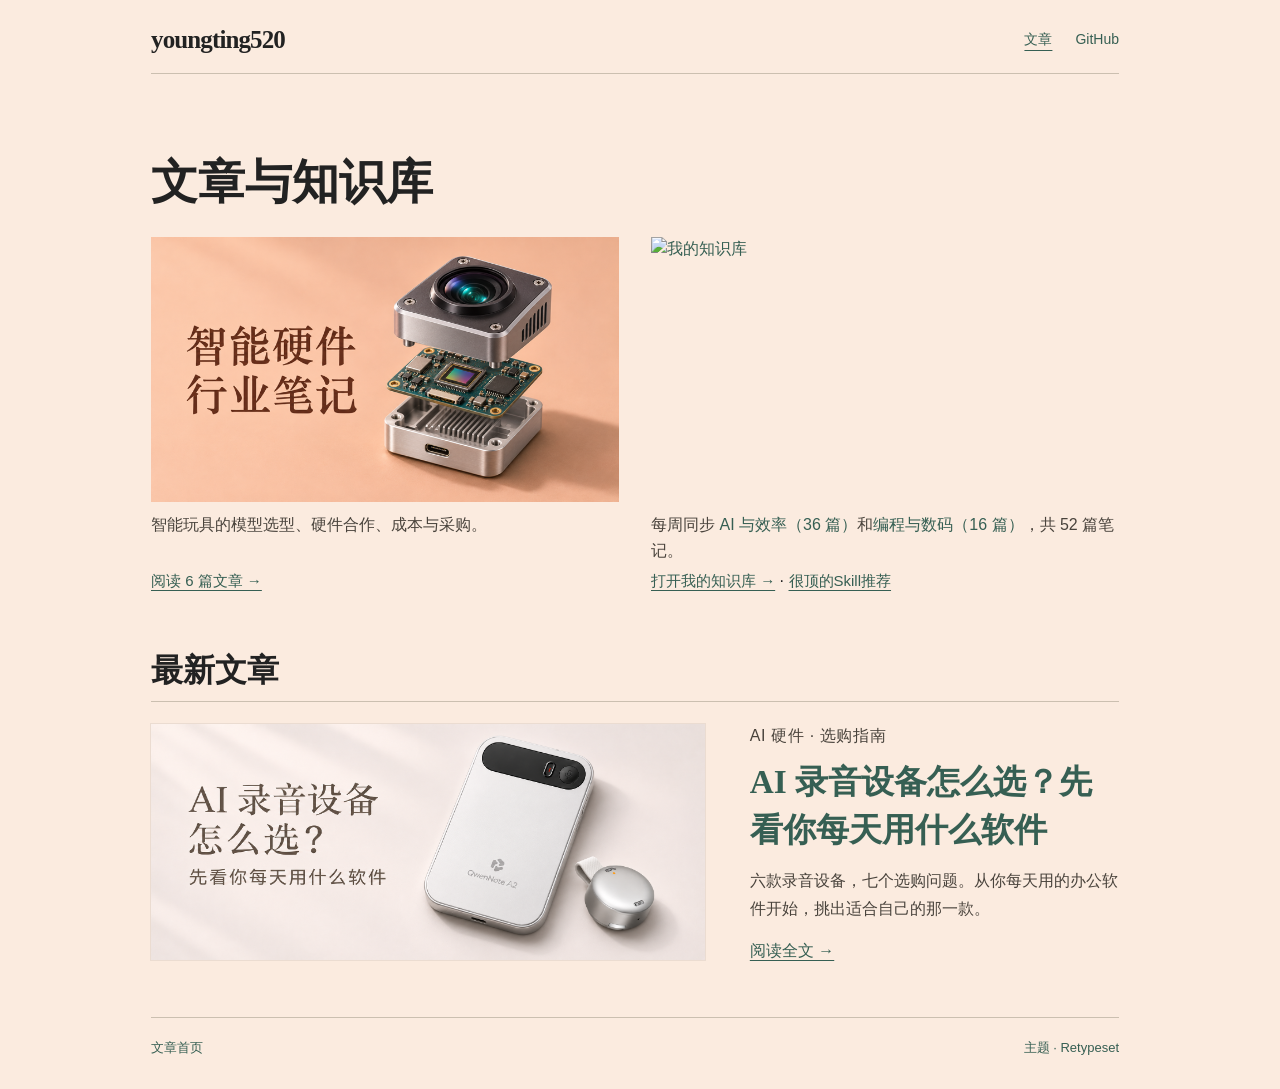
==== index.html @ b4bdb39c "网站首页只展示两个公开知识库栏目" ====
<!doctype html>
<html lang="zh-CN"><head><meta charset="utf-8"><meta name="viewport" content="width=device-width,initial-scale=1">
<meta name="theme-color" content="#f5ebe2"><title>文章与知识库 · youngting520</title>
<link rel="stylesheet" href="assets/retypeset.css"><link rel="stylesheet" href="assets/preview.css"></head>
<body><div class="shell"><header class="site-head"><a href="index.html" class="brand">youngting520</a><nav aria-label="网站导航"><a href="index.html" aria-current="page">文章</a><a href="https://github.com/youngting520">GitHub</a></nav></header>
<main class="home">
<h1>文章与知识库</h1>
<div class="collections">
  <article aria-label="智能硬件行业笔记">
    <a class="collection-cover" href="https://github.com/youngting520/youngting520.github.io/blob/main/智能硬件行业知识分享/README.md"><img src="assets/hardware-notes-cover.png" width="840" height="476" alt="智能硬件行业笔记"></a>
    <p>智能玩具的模型选型、硬件合作、成本与采购。</p>
    <a class="collection-action" href="https://github.com/youngting520/youngting520.github.io/blob/main/智能硬件行业知识分享/README.md">阅读 6 篇文章 →</a>
  </article>
  <article aria-label="我的知识库">
    <a class="collection-cover" href="https://github.com/youngting520/knowledge-base"><img src="https://raw.githubusercontent.com/youngting520/knowledge-base/main/assets/knowledge-base-cover.jpg" width="1666" height="944" alt="我的知识库"></a>
    <p>每周同步 <a href="https://github.com/youngting520/knowledge-base/blob/main/主题/AI与效率.md">AI 与效率（<span id="kb-count-ai">36</span> 篇）</a>和<a href="https://github.com/youngting520/knowledge-base/blob/main/主题/编程与数码.md">编程与数码（<span id="kb-count-digital">16</span> 篇）</a>，共 <span id="kb-count-total">52</span> 篇笔记。</p>
    <div><a class="collection-action" href="https://github.com/youngting520/knowledge-base">打开我的知识库 →</a> · <a class="collection-action" href="https://github.com/youngting520/knowledge-base/blob/main/很顶的Skill推荐.md">很顶的Skill推荐</a></div>
  </article>
</div>
<section class="latest" aria-labelledby="latest-title"><h2 id="latest-title">最新文章</h2>
<article class="feature"><a href="audio-recorder-comparison.html" aria-label="阅读《AI 录音设备怎么选？先看你每天用什么软件》"><img class="cover" src="assets/cover.png" alt="暖白色封面上的 QwenNote A2 和飞书 AI 录音豆" width="1921" height="819"></a>
<div><p class="meta">AI 硬件 · 选购指南</p><h3><a href="audio-recorder-comparison.html">AI 录音设备怎么选？先看你每天用什么软件</a></h3><p>六款录音设备，七个选购问题。从你每天用的办公软件开始，挑出适合自己的那一款。</p><a class="read" href="audio-recorder-comparison.html">阅读全文 →</a></div></article></section></main>
<footer class="footer"><a href="index.html">文章首页</a><a href="https://github.com/radishzzz/astro-theme-retypeset">主题 · Retypeset</a></footer>
</div></body></html>
---- assets/retypeset.css ----
*,:before,:after{box-sizing:border-box;border-width:0;border-style:solid;border-color:var(--un-default-border-color, #e5e7eb)}:before,:after{--un-content:""}html,:host{line-height:1.5;-webkit-text-size-adjust:100%;-moz-tab-size:4;tab-size:4;font-family:ui-sans-serif,system-ui,sans-serif,"Apple Color Emoji","Segoe UI Emoji",Segoe UI Symbol,"Noto Color Emoji";font-feature-settings:normal;font-variation-settings:normal;-webkit-tap-highlight-color:transparent}body{margin:0;line-height:inherit}hr{height:0;color:inherit;border-top-width:1px}abbr:where([title]){text-decoration:underline dotted}h1,h2,h3,h4,h5,h6{font-size:inherit;font-weight:inherit}a{color:inherit;text-decoration:inherit}b,strong{font-weight:bolder}code,kbd,samp,pre{font-family:ui-monospace,SFMono-Regular,Menlo,Monaco,Consolas,Liberation Mono,Courier New,monospace;font-feature-settings:normal;font-variation-settings:normal;font-size:1em}small{font-size:80%}sub,sup{font-size:75%;line-height:0;position:relative;vertical-align:baseline}sub{bottom:-.25em}sup{top:-.5em}table{text-indent:0;border-color:inherit;border-collapse:collapse}button,input,optgroup,select,textarea{font-family:inherit;font-feature-settings:inherit;font-variation-settings:inherit;font-size:100%;font-weight:inherit;line-height:inherit;color:inherit;margin:0;padding:0}button,select{text-transform:none}button,[type=button],[type=reset],[type=submit]{-webkit-appearance:button;background-color:transparent;background-image:none}:-moz-focusring{outline:auto}:-moz-ui-invalid{box-shadow:none}progress{vertical-align:baseline}::-webkit-inner-spin-button,::-webkit-outer-spin-button{height:auto}[type=search]{-webkit-appearance:textfield;outline-offset:-2px}::-webkit-search-decoration{-webkit-appearance:none}::-webkit-file-upload-button{-webkit-appearance:button;font:inherit}summary{display:list-item}blockquote,dl,dd,h1,h2,h3,h4,h5,h6,hr,figure,p,pre{margin:0}fieldset{margin:0;padding:0}legend{padding:0}ol,ul,menu{list-style:none;margin:0;padding:0}dialog{padding:0}textarea{resize:vertical}input::placeholder,textarea::placeholder{opacity:1;color:#9ca3af}button,[role=button]{cursor:pointer}:disabled{cursor:default}img,svg,video,canvas,audio,iframe,embed,object{display:block;vertical-align:middle}img,video{max-width:100%;height:auto}[hidden]:where(:not([hidden=until-found])){display:none}*,:before,:after{--un-rotate:0;--un-rotate-x:0;--un-rotate-y:0;--un-rotate-z:0;--un-scale-x:1;--un-scale-y:1;--un-scale-z:1;--un-skew-x:0;--un-skew-y:0;--un-translate-x:0;--un-translate-y:0;--un-translate-z:0;--un-pan-x: ;--un-pan-y: ;--un-pinch-zoom: ;--un-scroll-snap-strictness:proximity;--un-ordinal: ;--un-slashed-zero: ;--un-numeric-figure: ;--un-numeric-spacing: ;--un-numeric-fraction: ;--un-border-spacing-x:0;--un-border-spacing-y:0;--un-ring-offset-shadow:0 0 rgb(0 0 0 / 0);--un-ring-shadow:0 0 rgb(0 0 0 / 0);--un-shadow-inset: ;--un-shadow:0 0 rgb(0 0 0 / 0);--un-ring-inset: ;--un-ring-offset-width:0px;--un-ring-offset-color:#fff;--un-ring-width:0px;--un-ring-color:rgb(147 197 253 / .5);--un-blur: ;--un-brightness: ;--un-contrast: ;--un-drop-shadow: ;--un-grayscale: ;--un-hue-rotate: ;--un-invert: ;--un-saturate: ;--un-sepia: ;--un-backdrop-blur: ;--un-backdrop-brightness: ;--un-backdrop-contrast: ;--un-backdrop-grayscale: ;--un-backdrop-hue-rotate: ;--un-backdrop-invert: ;--un-backdrop-opacity: ;--un-backdrop-saturate: ;--un-backdrop-sepia: }::backdrop{--un-rotate:0;--un-rotate-x:0;--un-rotate-y:0;--un-rotate-z:0;--un-scale-x:1;--un-scale-y:1;--un-scale-z:1;--un-skew-x:0;--un-skew-y:0;--un-translate-x:0;--un-translate-y:0;--un-translate-z:0;--un-pan-x: ;--un-pan-y: ;--un-pinch-zoom: ;--un-scroll-snap-strictness:proximity;--un-ordinal: ;--un-slashed-zero: ;--un-numeric-figure: ;--un-numeric-spacing: ;--un-numeric-fraction: ;--un-border-spacing-x:0;--un-border-spacing-y:0;--un-ring-offset-shadow:0 0 rgb(0 0 0 / 0);--un-ring-shadow:0 0 rgb(0 0 0 / 0);--un-shadow-inset: ;--un-shadow:0 0 rgb(0 0 0 / 0);--un-ring-inset: ;--un-ring-offset-width:0px;--un-ring-offset-color:#fff;--un-ring-width:0px;--un-ring-color:rgb(147 197 253 / .5);--un-blur: ;--un-brightness: ;--un-contrast: ;--un-drop-shadow: ;--un-grayscale: ;--un-hue-rotate: ;--un-invert: ;--un-saturate: ;--un-sepia: ;--un-backdrop-blur: ;--un-backdrop-brightness: ;--un-backdrop-contrast: ;--un-backdrop-grayscale: ;--un-backdrop-hue-rotate: ;--un-backdrop-invert: ;--un-backdrop-opacity: ;--un-backdrop-saturate: ;--un-backdrop-sepia: }.container{width:100%}.uno-desktop-column{position:fixed;right:max(5rem,calc(50vw - 35rem));width:14rem}.uno-decorative-line{margin-bottom:1.125rem;height:.0625rem;width:2.5rem;background-color:oklch(var(--un-preset-theme-colors-secondary)/.25)}.uno-round-border{border-width:1px;border-color:oklch(var(--un-preset-theme-colors-secondary)/.05);border-radius:.25rem;border-style:solid}@media (min-width:640px){.container{max-width:640px}}@media (min-width:768px){.container{max-width:768px}}@media (min-width:1024px){.container{max-width:1024px}.lg\:uno-desktop-column,[lg\:uno-desktop-column=""],[lg~=uno-desktop-column]{position:fixed;right:max(5rem,calc(50vw - 35rem));width:14rem}.uno-decorative-line{margin-bottom:1.5rem;width:2.75rem}}@media (min-width:1280px){.container{max-width:1280px}}@media (min-width:1536px){.container{max-width:1536px}}:root{--un-preset-theme-colors-note:48.8% .243 264.376;--un-preset-theme-colors-note--alpha:.8;--un-preset-theme-colors-secondary:40% .005 298;--un-preset-theme-colors-background:96% .005 298;--un-preset-theme-colors-primary:25% .005 298;--un-preset-theme-colors-tip:50.8% .118 165.612;--un-preset-theme-colors-tip--alpha:.8;--un-preset-theme-colors-important:49.6% .265 301.924;--un-preset-theme-colors-important--alpha:.8;--un-preset-theme-colors-warning:55.5% .163 48.998;--un-preset-theme-colors-warning--alpha:.8;--un-preset-theme-colors-caution:50.5% .213 27.518;--un-preset-theme-colors-caution--alpha:.8;--un-preset-theme-colors-highlight:.93 .195089 103.2532;--un-preset-theme-colors-highlight--alpha:.5}.dark{--un-preset-theme-colors-note:70.7% .165 254.624;--un-preset-theme-colors-note--alpha:.8;--un-preset-theme-colors-secondary:77% .005 298;--un-preset-theme-colors-background:22% .005 298;--un-preset-theme-colors-primary:92% .005 298;--un-preset-theme-colors-tip:76.5% .177 163.223;--un-preset-theme-colors-tip--alpha:.8;--un-preset-theme-colors-important:71.4% .203 305.504;--un-preset-theme-colors-important--alpha:.8;--un-preset-theme-colors-warning:82.8% .189 84.429;--un-preset-theme-colors-warning--alpha:.8;--un-preset-theme-colors-caution:70.4% .191 22.216;--un-preset-theme-colors-caution--alpha:.8;--un-preset-theme-colors-highlight:.93 .195089 103.2532;--un-preset-theme-colors-highlight--alpha:.2}.absolute,[absolute=""]{position:absolute}.relative,[relative=""]{position:relative}.inset-0{inset:0}.bottom-20{bottom:5rem}.left--10{left:-2.5rem}.right-7\.25vw,[right-7\.25vw=""]{right:7.25vw}.top-14\.6,[top-14\.6=""]{top:3.65rem}.top-3\.8{top:.95rem}.after\:bottom-0\.35em:after{bottom:.35em}.after\:bottom-0\.7em:after{bottom:.7em}.mx-\[max\(5\.75rem\,calc\(50vw-34\.25rem\)\)\]{margin-left:max(5.75rem,calc(50vw - 34.25rem));margin-right:max(5.75rem,calc(50vw - 34.25rem))}.mx-auto{margin-left:auto;margin-right:auto}.my-20{margin-top:5rem;margin-bottom:5rem}.mb-1\.8{margin-bottom:.45rem}.mb-10{margin-bottom:2.5rem}.mb-10\.5,[mb-10\.5=""]{margin-bottom:2.625rem}.mb-10\.8{margin-bottom:2.7rem}.mb-12{margin-bottom:3rem}.mb-17\.2{margin-bottom:4.3rem}.mb-2\.8{margin-bottom:.7rem}.mb-5\.5{margin-bottom:1.375rem}.mb-6{margin-bottom:1.5rem}.mb-7\.5{margin-bottom:1.875rem}.ml-0{margin-left:0}.ml-0\.25em{margin-left:.25em}.ml-1\.5{margin-left:.375rem}.ml-1\.75{margin-left:.4375rem}.ml-4{margin-left:1rem}.ml-8{margin-left:2rem}.mt--1\.3{margin-top:-.325rem}.mt-12\.6{margin-top:3.15rem}.mt-16{margin-top:4rem}.mt-2\.25{margin-top:.5625rem}.mt-3{margin-top:.75rem}.mt-3\.6{margin-top:.9rem}.box-content{box-sizing:content-box}.inline{display:inline}.block{display:block}.inline-block,[inline-block=""]{display:inline-block}.hidden,[hidden=""]{display:none}.aspect-square,[aspect-square=""]{aspect-ratio:1/1}.h-12{height:3rem}.h1{height:.25rem}.h2{height:.5rem}.max-w-\[min\(calc\(75vw-16rem\)\,44rem\)\]{max-width:min(calc(75vw - 16rem),44rem)}.max-w-205\.848{max-width:51.462rem}.min-h-full{min-height:100%}.min-h-vh{min-height:100vh}.w-0\.98em{width:.98em}.w-4,[w-4=""]{width:1rem}.w-4\.2{width:1.05rem}.w-4\.5{width:1.125rem}.w-75\%,[w-75\%=""]{width:75%}.w-full{width:100%}.flex,[flex=""]{display:flex}.flex-col{flex-direction:column}.flex-wrap{flex-wrap:wrap}.translate-y--0\.1em{--un-translate-y:-.1em;transform:translate(var(--un-translate-x)) translateY(var(--un-translate-y)) translateZ(var(--un-translate-z)) rotate(var(--un-rotate)) rotateX(var(--un-rotate-x)) rotateY(var(--un-rotate-y)) rotate(var(--un-rotate-z)) skew(var(--un-skew-x)) skewY(var(--un-skew-y)) scaleX(var(--un-scale-x)) scaleY(var(--un-scale-y)) scaleZ(var(--un-scale-z))}.active\:scale-90:active{--un-scale-x:.9;--un-scale-y:.9;transform:translate(var(--un-translate-x)) translateY(var(--un-translate-y)) translateZ(var(--un-translate-z)) rotate(var(--un-rotate)) rotateX(var(--un-rotate-x)) rotateY(var(--un-rotate-y)) rotate(var(--un-rotate-z)) skew(var(--un-skew-x)) skewY(var(--un-skew-y)) scaleX(var(--un-scale-x)) scaleY(var(--un-scale-y)) scaleZ(var(--un-scale-z))}.active\:scale-90\!:active{--un-scale-x:.9!important;--un-scale-y:.9!important;transform:translate(var(--un-translate-x)) translateY(var(--un-translate-y)) translateZ(var(--un-translate-z)) rotate(var(--un-rotate)) rotateX(var(--un-rotate-x)) rotateY(var(--un-rotate-y)) rotate(var(--un-rotate-z)) skew(var(--un-skew-x)) skewY(var(--un-skew-y)) scaleX(var(--un-scale-x)) scaleY(var(--un-scale-y)) scaleZ(var(--un-scale-z))!important}[active\:scale-90=""]:active{--un-scale-x:.9;--un-scale-y:.9;transform:translate(var(--un-translate-x)) translateY(var(--un-translate-y)) translateZ(var(--un-translate-z)) rotate(var(--un-rotate)) rotateX(var(--un-rotate-x)) rotateY(var(--un-rotate-y)) rotate(var(--un-rotate-z)) skew(var(--un-skew-x)) skewY(var(--un-skew-y)) scaleX(var(--un-scale-x)) scaleY(var(--un-scale-y)) scaleZ(var(--un-scale-z))}.cursor-pointer{cursor:pointer}.resize,[resize=""]{resize:both}.items-center{align-items:center}.justify-center{justify-content:center}.gap-6,[gap-6=""]{gap:1.5rem}.gap-x-3{column-gap:.75rem}.gap-y-3\.2{row-gap:.8rem}.scroll-smooth{scroll-behavior:smooth}.whitespace-nowrap{white-space:nowrap}.border,[border=""]{border-width:1px}.border-secondary\/25{border-color:oklch(var(--un-preset-theme-colors-secondary)/.25)}.border-secondary\/80{border-color:oklch(var(--un-preset-theme-colors-secondary)/.8)}[border-secondary=""]{--un-border-opacity:var(--un-preset-theme-colors-secondary--alpha, 1);border-color:oklch(var(--un-preset-theme-colors-secondary)/var(--un-border-opacity))}.hover\:border-secondary\/80:hover{border-color:oklch(var(--un-preset-theme-colors-secondary)/.8)}[hover\:border-secondary=""]:hover{--un-border-opacity:var(--un-preset-theme-colors-secondary--alpha, 1);border-color:oklch(var(--un-preset-theme-colors-secondary)/var(--un-border-opacity))}.rounded-full,[rounded-full=""]{border-radius:9999px}.bg-secondary\/5{background-color:oklch(var(--un-preset-theme-colors-secondary)/.05)}.p-0{padding:0}.px,[px=""]{padding-left:1rem;padding-right:1rem}.px-3\.2,[px-3\.2=""]{padding-left:.8rem;padding-right:.8rem}.py-0\.7,[py-0\.7=""]{padding-top:.175rem;padding-bottom:.175rem}.py-0\.8{padding-top:.2rem;padding-bottom:.2rem}[p~="x-[min(7.25vw,3.731rem)]"]{padding-left:min(7.25vw,3.731rem);padding-right:min(7.25vw,3.731rem)}[p~=y-10]{padding-top:2.5rem;padding-bottom:2.5rem}.pr-1{padding-right:.25rem}.text-3{font-size:.75rem}.text-3\.5,[text-3\.5=""]{font-size:.875rem}.text-3\.6,[text-3\.6=""]{font-size:.9rem}.text-3\.65{font-size:.9125rem}.text-5\.375{font-size:1.34375rem}.text-8{font-size:2rem}.c-primary,[c-primary=""]{--un-text-opacity:var(--un-preset-theme-colors-primary--alpha, 1);color:oklch(var(--un-preset-theme-colors-primary)/var(--un-text-opacity))}.c-secondary,[c-secondary=""]{--un-text-opacity:var(--un-preset-theme-colors-secondary--alpha, 1);color:oklch(var(--un-preset-theme-colors-secondary)/var(--un-text-opacity))}.c-secondary\/60{color:oklch(var(--un-preset-theme-colors-secondary)/.6)}.hover\:c-primary:hover,[hover\:c-primary=""]:hover{--un-text-opacity:var(--un-preset-theme-colors-primary--alpha, 1);color:oklch(var(--un-preset-theme-colors-primary)/var(--un-text-opacity))}.font-bold{font-weight:700}.font-medium,[font-medium=""]{font-weight:500}.font-semibold,[font-semibold=""]{font-weight:600}.hover\:font-bold:hover{font-weight:700}.hover\:font-medium:hover,[hover\:font-medium=""]:hover{font-weight:500}.leading-1\.25em{line-height:1.25em}.leading-1\.2em{line-height:1.2em}.leading-1\.4em{line-height:1.4em}.leading-2\.45em,[leading-2\.45em=""]{line-height:2.45em}.cjk\:tracking-wide:is(:lang(zh),:lang(ja),:lang(ko)){letter-spacing:.025em}.font-navbar,[font-navbar=""]{font-family:STIX-Italic,EarlySummer-Subset,EarlySummer,ui-serif,Georgia,Cambria,Times New Roman,Times,serif}.font-sans{font-family:ui-sans-serif,system-ui,-apple-system,BlinkMacSystemFont,Segoe UI,Roboto,Helvetica Neue,Arial,Noto Sans,sans-serif,"Apple Color Emoji","Segoe UI Emoji",Segoe UI Symbol,"Noto Color Emoji"}.font-serif{font-family:STIX,EarlySummer,ui-serif,Georgia,Cambria,Times New Roman,Times,serif}.font-time{font-family:Snell-Bold,ui-serif,Georgia,Cambria,Times New Roman,Times,serif}.font-title{font-family:Snell-Black,EarlySummer-Subset,EarlySummer,ui-serif,Georgia,Cambria,Times New Roman,Times,serif}.op-0,.opacity-0{opacity:0}.ring-0{--un-ring-width:0px;--un-ring-offset-shadow:var(--un-ring-inset) 0 0 0 var(--un-ring-offset-width) var(--un-ring-offset-color);--un-ring-shadow:var(--un-ring-inset) 0 0 0 calc(var(--un-ring-width) + var(--un-ring-offset-width)) var(--un-ring-color);box-shadow:var(--un-ring-offset-shadow),var(--un-ring-shadow),var(--un-shadow)}.ring-0\.2,.hover\:ring-0\.2:hover{--un-ring-width:.2px;--un-ring-offset-shadow:var(--un-ring-inset) 0 0 0 var(--un-ring-offset-width) var(--un-ring-offset-color);--un-ring-shadow:var(--un-ring-inset) 0 0 0 calc(var(--un-ring-width) + var(--un-ring-offset-width)) var(--un-ring-color);box-shadow:var(--un-ring-offset-shadow),var(--un-ring-shadow),var(--un-shadow)}.ring-secondary\/80{--un-ring-color:oklch(var(--un-preset-theme-colors-secondary) / .8)}[ring-secondary=""]{--un-ring-opacity:var(--un-preset-theme-colors-secondary--alpha, 1);--un-ring-color:oklch(var(--un-preset-theme-colors-secondary) / var(--un-ring-opacity))}.transition,[transition=""]{transition-property:color,background-color,border-color,text-decoration-color,fill,stroke,opacity,box-shadow,transform,filter,backdrop-filter;transition-timing-function:cubic-bezier(.4,0,.2,1);transition-duration:.15s}.transition-\[colors\,box-shadow\]{transition-property:color,background-color,border-color,text-decoration-color,fill,stroke,box-shadow;transition-timing-function:cubic-bezier(.4,0,.2,1);transition-duration:.15s}.transition-\[colors\,font-weight\]{transition-property:color,background-color,border-color,text-decoration-color,fill,stroke,font-weight;transition-timing-function:cubic-bezier(.4,0,.2,1);transition-duration:.15s}.transition-colors{transition-property:color,background-color,border-color,text-decoration-color,fill,stroke;transition-timing-function:cubic-bezier(.4,0,.2,1);transition-duration:.15s}.transition-font-weight{transition-property:font-weight;transition-timing-function:cubic-bezier(.4,0,.2,1);transition-duration:.15s}.ease-out,[ease-out=""]{transition-timing-function:cubic-bezier(0,0,.2,1)}[content~="$$addAttribute("]{content:var(--\$addAttribute\()}[content~="$$addAttribute(Astro2.generator,"]{content:var(--\$addAttribute\(Astro2\.generator)}[content~="$$addAttribute(author,"]{content:var(--\$addAttribute\(author)}[content~="$$addAttribute(metaTheme,"]{content:var(--\$addAttribute\(metaTheme)}.view-transition-name{view-transition-name:name}.min-h-dvh{min-height:100dvh}@media (max-width:1023.9px){@media (min-width:823px){.min-\[823px\]\:max-lg\:right-\[calc\(50vw-22rem\)\]{right:calc(50vw - 22rem)}}}@media (min-width:1024px){.lg\:fixed,[lg\:fixed=""]{position:fixed}[lg~=absolute]{position:absolute}.lg\:bottom-\[min\(10\.27rem\+1\.92vw\,12rem\)\]{bottom:min(10.27rem + 1.92vw,12rem)}.lg\:bottom-\[min\(9\.04rem\+3\.85vw\,12\.5rem\)\]{bottom:min(9.04rem + 3.85vw,12.5rem)}.lg\:right-\[max\(5rem\,calc\(50vw-35rem\)\)\]{right:max(5rem,calc(50vw - 35rem))}.lg\:top-20,[lg\:top-20=""]{top:5rem}.lg\:top-auto,[lg\:top-auto=""]{top:auto}[lg~=bottom-20]{bottom:5rem}[lg~=left--10]{left:-2.5rem}[lg~="top-3.8"]{top:.95rem}[lg~="mx-[max(5.75rem,calc(50vw-34.25rem))]"]{margin-left:max(5.75rem,calc(50vw - 34.25rem));margin-right:max(5.75rem,calc(50vw - 34.25rem))}[lg~=my-20]{margin-top:5rem;margin-bottom:5rem}.lg\:mb-1\.8{margin-bottom:.45rem}.lg\:mb-10{margin-bottom:2.5rem}.lg\:ml-2\.5{margin-left:.625rem}.lg\:mt-0{margin-top:0}.lg\:mt-4{margin-top:1rem}[lg~="mt-2.25"]{margin-top:.5625rem}.lg\:inline{display:inline}.lg\:block,[lg~=block]{display:block}.lg\:hidden{display:none}[lg~=aspect-square]{aspect-ratio:1/1}.lg\:w-1\.05em{width:1.05em}.lg\:w-14rem{width:14rem}.lg\:w-full{width:100%}[lg~="max-w-[min(calc(75vw-16rem),44rem)]"]{max-width:min(calc(75vw - 16rem),44rem)}[lg~=min-h-full]{min-height:100%}[lg~="w-4.5"]{width:1.125rem}.lg\:translate-y--0\.15em{--un-translate-y:-.15em;transform:translate(var(--un-translate-x)) translateY(var(--un-translate-y)) translateZ(var(--un-translate-z)) rotate(var(--un-rotate)) rotateX(var(--un-rotate-x)) rotateY(var(--un-rotate-y)) rotate(var(--un-rotate-z)) skew(var(--un-skew-x)) skewY(var(--un-skew-y)) scaleX(var(--un-scale-x)) scaleY(var(--un-scale-y)) scaleZ(var(--un-scale-z))}[lg~="active:scale-90!"]:active{--un-scale-x:.9!important;--un-scale-y:.9!important;transform:translate(var(--un-translate-x)) translateY(var(--un-translate-y)) translateZ(var(--un-translate-z)) rotate(var(--un-rotate)) rotateX(var(--un-rotate-x)) rotateY(var(--un-rotate-y)) rotate(var(--un-rotate-z)) skew(var(--un-skew-x)) skewY(var(--un-skew-y)) scaleX(var(--un-scale-x)) scaleY(var(--un-scale-y)) scaleZ(var(--un-scale-z))!important}[lg~=p-0]{padding:0}.lg\:text-4,[lg\:text-4=""]{font-size:1rem}.lg\:text-4\.5{font-size:1.125rem}.lg\:text-9{font-size:2.25rem}[lg~="text-3.5"]{font-size:.875rem}.lg\:c-primary{--un-text-opacity:var(--un-preset-theme-colors-primary--alpha, 1);color:oklch(var(--un-preset-theme-colors-primary)/var(--un-text-opacity))}[lg~="c-secondary/60"]{color:oklch(var(--un-preset-theme-colors-secondary)/.6)}[lg~="hover:c-primary"]:hover{--un-text-opacity:var(--un-preset-theme-colors-primary--alpha, 1);color:oklch(var(--un-preset-theme-colors-primary)/var(--un-text-opacity))}.lg\:font-medium,[lg\:font-medium=""]{font-weight:500}.lg\:op-100{opacity:1}[lg~=transition-colors]{transition-property:color,background-color,border-color,text-decoration-color,fill,stroke;transition-timing-function:cubic-bezier(.4,0,.2,1);transition-duration:.15s}[lg~=ease-out]{transition-timing-function:cubic-bezier(0,0,.2,1)}}@media (min-width:1536px){.\32xl\:fixed{position:fixed}.\32xl\:static{position:static}.\32xl\:left-0{left:0}.\32xl\:top-44\.5{top:11.125rem}.\32xl\:mt-4{margin-top:1rem}.\32xl\:block{display:block}.\32xl\:max-w-\[min\(calc\(50vw-38rem\)\,13rem\)\]{max-width:min(calc(50vw - 38rem),13rem)}.\32xl\:flex{display:flex}.\32xl\:origin-center{transform-origin:center}.\32xl\:active\:scale-90\!:active{--un-scale-x:.9!important;--un-scale-y:.9!important;transform:translate(var(--un-translate-x)) translateY(var(--un-translate-y)) translateZ(var(--un-translate-z)) rotate(var(--un-rotate)) rotateX(var(--un-rotate-x)) rotateY(var(--un-rotate-y)) rotate(var(--un-rotate-z)) skew(var(--un-skew-x)) skewY(var(--un-skew-y)) scaleX(var(--un-scale-x)) scaleY(var(--un-scale-y)) scaleZ(var(--un-scale-z))!important}.\32xl\:border-none{border-style:none}.\32xl\:bg-secondary\/0{background-color:oklch(var(--un-preset-theme-colors-secondary)/0)}.\32xl\:c-secondary\/60{color:oklch(var(--un-preset-theme-colors-secondary)/.6)}.\32xl\:hover\:c-primary:hover{--un-text-opacity:var(--un-preset-theme-colors-primary--alpha, 1);color:oklch(var(--un-preset-theme-colors-primary)/var(--un-text-opacity))}.\32xl\:transition-colors{transition-property:color,background-color,border-color,text-decoration-color,fill,stroke;transition-timing-function:cubic-bezier(.4,0,.2,1);transition-duration:.15s}.\32xl\:ease-out{transition-timing-function:cubic-bezier(0,0,.2,1)}}@keyframes astroFadeInOut{0%{opacity:1}to{opacity:0}}@keyframes astroFadeIn{0%{opacity:0;mix-blend-mode:plus-lighter}to{opacity:1;mix-blend-mode:plus-lighter}}@keyframes astroFadeOut{0%{opacity:1;mix-blend-mode:plus-lighter}to{opacity:0;mix-blend-mode:plus-lighter}}@keyframes astroSlideFromRight{0%{transform:translate(100%)}}@keyframes astroSlideFromLeft{0%{transform:translate(-100%)}}@keyframes astroSlideToRight{to{transform:translate(100%)}}@keyframes astroSlideToLeft{to{transform:translate(-100%)}}@media (prefers-reduced-motion){::view-transition-group(*),::view-transition-old(*),::view-transition-new(*){animation:none!important}[data-astro-transition-scope]{animation:none!important}}lite-youtube{background-color:#000;position:relative;display:block;contain:content;background-position:center center;background-size:cover;cursor:pointer;max-width:720px}lite-youtube:before{content:attr(data-title);display:block;position:absolute;top:0;background-image:linear-gradient(180deg,#000000ab,#0000008a 14%,#00000026 54%,#0000000d 72%,#0000 94%);height:99px;width:100%;font-family:YouTube Noto,Roboto,Arial,Helvetica,sans-serif;color:#eee;text-shadow:0 0 2px rgba(0,0,0,.5);font-size:18px;padding:25px 20px;overflow:hidden;white-space:nowrap;text-overflow:ellipsis;box-sizing:border-box}lite-youtube:hover:before{color:#fff}lite-youtube:after{content:"";display:block;padding-bottom:56.25%}lite-youtube>iframe{width:100%;height:100%;position:absolute;top:0;left:0;border:0}lite-youtube>.lyt-playbtn{display:block;width:100%;height:100%;background:no-repeat center/68px 48px;background-image:url('data:image/svg+xml;utf8,<svg xmlns="http://www.w3.org/2000/svg" viewBox="0 0 68 48"><path d="M66.52 7.74c-.78-2.93-2.49-5.41-5.42-6.19C55.79.13 34 0 34 0S12.21.13 6.9 1.55c-2.93.78-4.63 3.26-5.42 6.19C.06 13.05 0 24 0 24s.06 10.95 1.48 16.26c.78 2.93 2.49 5.41 5.42 6.19C12.21 47.87 34 48 34 48s21.79-.13 27.1-1.55c2.93-.78 4.64-3.26 5.42-6.19C67.94 34.95 68 24 68 24s-.06-10.95-1.48-16.26z" fill="red"/><path d="M45 24 27 14v20" fill="white"/></svg>');position:absolute;cursor:pointer;z-index:1;filter:grayscale(100%);transition:filter .1s cubic-bezier(0,0,.2,1);border:0}lite-youtube:hover>.lyt-playbtn,lite-youtube .lyt-playbtn:focus{filter:none}lite-youtube.lyt-activated{cursor:unset}lite-youtube.lyt-activated:before,lite-youtube.lyt-activated>.lyt-playbtn{opacity:0;pointer-events:none}.lyt-visually-hidden{clip:rect(0 0 0 0);clip-path:inset(50%);height:1px;overflow:hidden;position:absolute;white-space:nowrap;width:1px}.astro-route-announcer{position:absolute;left:0;top:0;clip:rect(0 0 0 0);clip-path:inset(50%);overflow:hidden;white-space:nowrap;width:1px;height:1px}#twikoo svg,#twikoo .tk-action-count{color:oklch(var(--un-preset-theme-colors-secondary)/.8)}#twikoo .tk-comments-container{font-size:.875rem;line-height:1.25rem;line-height:1.5rem}#twikoo .tk-comments-container .tk-avatar{margin-top:.2rem}@media (min-width:1024px){#twikoo .tk-avatar,#twikoo .tk-avatar-img{height:3rem;width:3rem}}#twikoo .tk-main .tk-avatar,#twikoo .tk-main .tk-avatar-img{height:1.925rem;width:1.925rem}@media (min-width:1024px){#twikoo .tk-main .tk-avatar,#twikoo .tk-main .tk-avatar-img{height:2.3rem;width:2.3rem}}#twikoo .el-input__count,#twikoo .tk-submit-action-icon.__markdown,#twikoo .tk-action-link:has(svg path[d*="256 32C114.6 32 0 125.1"]) .tk-action-count,#twikoo .tk-icon.__comments:has(svg path[d^="M440.65 12.57"]),#twikoo .tk-extras,#twikoo .tk-footer{display:none}#twikoo .tk-meta-input{border-width:1px;border-color:oklch(var(--un-preset-theme-colors-secondary)/.25);border-radius:.25rem}#twikoo .tk-meta-input .el-input+.el-input{margin-left:0;margin-top:0}#twikoo .tk-meta-input>*{border-style:none;background-color:transparent}#twikoo .el-input-group__prepend{border-style:none;background-color:transparent;padding-left:.75rem;padding-right:.75rem;font-size:.75rem;--un-text-opacity:var(--un-preset-theme-colors-secondary--alpha, 1);color:oklch(var(--un-preset-theme-colors-secondary)/var(--un-text-opacity))}@media (min-width:1024px){#twikoo .el-input:has(input[name=mail]) .el-input-group__prepend,#twikoo.el-input:has(input[name=link]) .el-input-group__prepend{padding-left:0}}#twikoo .el-input__inner{margin-top:.125rem;margin-bottom:.125rem;border-style:none;padding:0;font-size:.75rem}#twikoo .el-input__inner::placeholder{color:oklch(var(--un-preset-theme-colors-secondary)/.25)}#twikoo .el-textarea__inner{border-color:oklch(var(--un-preset-theme-colors-secondary)/.25);padding-top:.5rem;padding-bottom:.5rem;line-height:1.5rem}#twikoo .OwO-body{border-color:oklch(var(--un-preset-theme-colors-secondary)/.25);border-radius:.25rem;--un-bg-opacity:var(--un-preset-theme-colors-background--alpha, 1);background-color:oklch(var(--un-preset-theme-colors-background)/var(--un-bg-opacity));--un-text-opacity:var(--un-preset-theme-colors-secondary--alpha, 1);color:oklch(var(--un-preset-theme-colors-secondary)/var(--un-text-opacity))}#twikoo .OwO-item:hover{--un-shadow:0 0 var(--un-shadow-color, rgb(0 0 0 / 0));box-shadow:var(--un-ring-offset-shadow),var(--un-ring-shadow),var(--un-shadow)}#twikoo .OwO-items-show{overflow-x:hidden;overflow-y:auto}#twikoo .tk-cancel,#twikoo .tk-preview{border-color:oklch(var(--un-preset-theme-colors-secondary)/.25);background-color:transparent;--un-text-opacity:var(--un-preset-theme-colors-secondary--alpha, 1);color:oklch(var(--un-preset-theme-colors-secondary)/var(--un-text-opacity));font-weight:400}#twikoo .tk-cancel:active,#twikoo .tk-preview:active,#twikoo .tk-cancel:hover,#twikoo .tk-preview:hover{border-color:oklch(var(--un-preset-theme-colors-secondary)/.8);--un-text-opacity:var(--un-preset-theme-colors-primary--alpha, 1);color:oklch(var(--un-preset-theme-colors-primary)/var(--un-text-opacity))}#twikoo .tk-send{--un-bg-opacity:var(--un-preset-theme-colors-primary--alpha, 1);background-color:oklch(var(--un-preset-theme-colors-primary)/var(--un-bg-opacity));font-weight:400}#twikoo .tk-send span{--un-text-opacity:var(--un-preset-theme-colors-background--alpha, 1);color:oklch(var(--un-preset-theme-colors-background)/var(--un-text-opacity))}#twikoo .el-button--primary{border-style:none}#twikoo .el-loading-spinner svg{margin-left:auto;margin-right:auto}#twikoo .el-loading-spinner .path{--un-stroke-opacity:var(--un-preset-theme-colors-note--alpha, 1);stroke:oklch(var(--un-preset-theme-colors-note)/var(--un-stroke-opacity))}#twikoo .tk-submit.tk-fade-in{margin-top:1.5rem}#twikoo .tk-row.actions{margin-bottom:0}@media (min-width:1024px){#twikoo .tk-row.actions{margin-left:4rem}}@media (min-width:1024px){#twikoo .tk-comments-container .tk-row.actions{margin-left:3.5rem}}#twikoo .tk-preview-container{margin-left:3.5rem;margin-top:1rem;min-height:2rem;border-color:oklch(var(--un-preset-theme-colors-secondary)/.25);padding-top:.5rem;padding-bottom:.5rem;font-size:.875rem;line-height:1.25rem;line-height:1.5rem}#twikoo .tk-comments-title{margin-bottom:0;margin-top:1.75rem}#twikoo .tk-comment{margin-top:2rem}#twikoo .tk-nick{margin-right:.25rem}#twikoo .tk-tag{margin-right:.25rem;--un-border-opacity:var(--un-preset-theme-colors-note--alpha, 1);border-color:oklch(var(--un-preset-theme-colors-note)/var(--un-border-opacity));border-radius:.25rem;background-color:transparent;padding-left:.3em;padding-right:.3em;font-size:.75rem;--un-text-opacity:var(--un-preset-theme-colors-note--alpha, 1);color:oklch(var(--un-preset-theme-colors-note)/var(--un-text-opacity));line-height:1.25rem}#twikoo .tk-replies .tk-comment{margin-top:1.5rem}#waline .wl-login-info{margin-right:.75rem;margin-top:0}#waline .wl-avatar{border-style:none}#waline .wl-logout-btn{z-index:99}#waline .wl-login-nick:not(:has(img)){margin-top:.35rem;line-height:.9rem}#waline .wl-panel{margin:0;border-color:oklch(var(--un-preset-theme-colors-secondary)/.25);border-radius:.5rem;background-color:transparent}#waline .wl-header{padding:0}#waline .wl-header-item{border-bottom-width:1px;border-color:oklch(var(--un-preset-theme-colors-primary)/.25);border-style:solid}#waline .wl-header label{font-size:.75rem}#waline .wl-header input{font-size:.7rem}#waline .wl-card,#waline .wl-header.item3{border-bottom-width:0}#waline .wl-card .wl-quote{margin-top:1rem;border-inline-start-style:none}#waline .wl-editor{min-height:5rem}#waline .wl-editor::placeholder{color:oklch(var(--un-preset-theme-colors-primary)/.25)}#waline .wl-footer{margin:.5rem}#waline .wl-text-number,#waline .wl-action[title="Markdown Guide"],#waline .wl-sort,#waline .wl-gallery::-webkit-scrollbar{display:none}#waline .wl-emoji-popup{inset-inline-start:0;max-width:532px;border-color:oklch(var(--un-preset-theme-colors-secondary)/.25)}#waline .wl-emoji-popup .wl-tab-wrapper{scrollbar-width:thin}#waline .wl-gif-popup{border-color:oklch(var(--un-preset-theme-colors-secondary)/.25)}#waline .wl-gif-popup input{border-color:oklch(var(--un-preset-theme-colors-secondary)/.25);--un-bg-opacity:var(--un-preset-theme-colors-background--alpha, 1);background-color:oklch(var(--un-preset-theme-colors-background)/var(--un-bg-opacity))}#waline .wl-gif-popup input::placeholder{font-size:.875rem;color:oklch(var(--un-preset-theme-colors-secondary)/.3)}#waline .wl-gallery{scrollbar-width:none;-ms-overflow-style:none}#waline .wl-btn{transition-duration:.15s}#waline .wl-btn:hover{border-color:oklch(var(--un-preset-theme-colors-secondary)/.8)}#waline .wl-meta-head{padding-left:0;padding-right:0;padding-top:.75rem;padding-bottom:.75rem}#waline .wl-card-item{padding-left:0;padding-right:0;padding-top:.25rem;padding-bottom:.25rem}#waline .wl-user-avatar{margin-top:.25rem}#waline .wl-content p{font-size:.875rem;line-height:1.5rem}#waline .wl-time{color:oklch(var(--un-preset-theme-colors-primary)/.75)}#waline .wl-edit,#waline .wl-delete{margin-right:.1rem}#waline .wl-like{margin-right:.3rem}#waline .wl-meta-foot{display:none}.gc-container{margin-top:1.5rem;margin-bottom:1.5rem;display:block;overflow-x:auto;border-width:1px;border-color:oklch(var(--un-preset-theme-colors-secondary)/.05);border-radius:.25rem;border-style:solid;background-color:oklch(var(--un-preset-theme-colors-secondary)/.05);padding:1rem 1.25rem;transition-property:color,background-color,border-color,text-decoration-color,fill,stroke;transition-timing-function:cubic-bezier(.4,0,.2,1);transition-duration:.15s;transition-timing-function:cubic-bezier(0,0,.2,1);scrollbar-width:thin;scrollbar-color:oklch(var(--un-preset-theme-colors-secondary)/.15) transparent}.gc-container:hover{background-color:oklch(var(--un-preset-theme-colors-secondary)/.1);--un-text-opacity:var(--un-preset-theme-colors-primary--alpha, 1);color:oklch(var(--un-preset-theme-colors-primary)/var(--un-text-opacity))}@media (min-width:1024px){.gc-container{padding:1.25rem 1.5rem}}:is(h1,h2,h3,h4,h5,h6,.gc-container)+.gc-container{margin-top:1rem}.gc-container:has(+.gc-container){margin-bottom:1rem}.gc-title-bar{display:flex;align-items:center;gap:.625rem}@media (min-width:1024px){.gc-title-bar{gap:.75rem}}.gc-owner-avatar{aspect-ratio:1/1;width:1.375rem;flex-shrink:0;border-radius:9999px;background-color:oklch(var(--un-preset-theme-colors-secondary)/.2)}.gc-repo-title{display:flex;align-items:center;line-height:1.5}@media (min-width:1024px){.gc-repo-title{font-size:1.125rem;line-height:1.75rem}}.gc-slash{margin-left:.25rem;margin-right:.25rem;opacity:.4}@media (min-width:1024px){.gc-slash{margin-left:.3rem;margin-right:.3rem}}.gc-github-icon{margin-left:auto;width:1.375rem;flex-shrink:0}@media (min-width:1024px){.gc-github-icon{width:1.5rem}}.gc-repo-description.gc-repo-description{margin-bottom:.875rem;margin-top:.6125rem;text-align:start;font-size:.875rem;line-height:1.25rem}@media (min-width:1024px){.gc-repo-description.gc-repo-description{margin-bottom:1rem;margin-top:.7rem;font-size:1rem;line-height:1.5rem}}.gc-info-bar{display:flex;align-items:center;gap:.4375rem;font-size:.75rem;line-height:1rem}@media (min-width:1024px){.gc-info-bar{gap:.5rem;font-size:.875rem;line-height:1.25rem}}.gc-info-icon{flex-shrink:0}.gc-stars-count{margin-right:.75rem}@media (min-width:1024px){.gc-stars-count{margin-right:1rem}}.gc-forks-count{margin-right:.9375rem}@media (min-width:1024px){.gc-forks-count{margin-right:1.25rem}}.gc-license-info{margin-left:.125rem;margin-right:1rem}.admonition-title{margin-bottom:1rem;display:flex;align-items:center;font-weight:600}.admonition-title:before{margin-right:.5rem;display:inline-block;aspect-ratio:1/1;width:1rem;vertical-align:text-bottom;content:""}.admonition-note{--un-border-opacity:var(--un-preset-theme-colors-note--alpha, 1)!important;border-color:oklch(var(--un-preset-theme-colors-note)/var(--un-border-opacity))!important}.admonition-note .admonition-title{--un-text-opacity:var(--un-preset-theme-colors-note--alpha, 1);color:oklch(var(--un-preset-theme-colors-note)/var(--un-text-opacity))}.admonition-note .admonition-title:before{--un-bg-opacity:var(--un-preset-theme-colors-note--alpha, 1);background-color:oklch(var(--un-preset-theme-colors-note)/var(--un-bg-opacity));mask-image:url("data:image/svg+xml,%3Csvg xmlns='http://www.w3.org/2000/svg' viewBox='0 0 16 16'%3E%3Cpath d='M0 8a8 8 0 1 1 16 0A8 8 0 0 1 0 8Zm8-6.5a6.5 6.5 0 1 0 0 13 6.5 6.5 0 0 0 0-13ZM6.5 7.75A.75.75 0 0 1 7.25 7h1a.75.75 0 0 1 .75.75v2.75h.25a.75.75 0 0 1 0 1.5h-2a.75.75 0 0 1 0-1.5h.25v-2h-.25a.75.75 0 0 1-.75-.75ZM8 6a1 1 0 1 1 0-2 1 1 0 0 1 0 2Z'%3E%3C/path%3E%3C/svg%3E")}.admonition-tip{--un-border-opacity:var(--un-preset-theme-colors-tip--alpha, 1)!important;border-color:oklch(var(--un-preset-theme-colors-tip)/var(--un-border-opacity))!important}.admonition-tip .admonition-title{--un-text-opacity:var(--un-preset-theme-colors-tip--alpha, 1);color:oklch(var(--un-preset-theme-colors-tip)/var(--un-text-opacity))}.admonition-tip .admonition-title:before{--un-bg-opacity:var(--un-preset-theme-colors-tip--alpha, 1);background-color:oklch(var(--un-preset-theme-colors-tip)/var(--un-bg-opacity));mask-image:url("data:image/svg+xml,%3Csvg xmlns='http://www.w3.org/2000/svg' viewBox='0 0 16 16'%3E%3Cpath d='M8 1.5c-2.363 0-4 1.69-4 3.75 0 .984.424 1.625.984 2.304l.214.253c.223.264.47.556.673.848.284.411.537.896.621 1.49a.75.75 0 0 1-1.484.211c-.04-.282-.163-.547-.37-.847a8.456 8.456 0 0 0-.542-.68c-.084-.1-.173-.205-.268-.32C3.201 7.75 2.5 6.766 2.5 5.25 2.5 2.31 4.863 0 8 0s5.5 2.31 5.5 5.25c0 1.516-.701 2.5-1.328 3.259-.095.115-.184.22-.268.319-.207.245-.383.453-.541.681-.208.3-.33.565-.37.847a.751.751 0 0 1-1.485-.212c.084-.593.337-1.078.621-1.489.203-.292.45-.584.673-.848.075-.088.147-.173.213-.253.561-.679.985-1.32.985-2.304 0-2.06-1.637-3.75-4-3.75ZM5.75 12h4.5a.75.75 0 0 1 0 1.5h-4.5a.75.75 0 0 1 0-1.5ZM6 15.25a.75.75 0 0 1 .75-.75h2.5a.75.75 0 0 1 0 1.5h-2.5a.75.75 0 0 1-.75-.75Z'%3E%3C/path%3E%3C/svg%3E")}.admonition-important{--un-border-opacity:var(--un-preset-theme-colors-important--alpha, 1)!important;border-color:oklch(var(--un-preset-theme-colors-important)/var(--un-border-opacity))!important}.admonition-important .admonition-title{--un-text-opacity:var(--un-preset-theme-colors-important--alpha, 1);color:oklch(var(--un-preset-theme-colors-important)/var(--un-text-opacity))}.admonition-important .admonition-title:before{--un-bg-opacity:var(--un-preset-theme-colors-important--alpha, 1);background-color:oklch(var(--un-preset-theme-colors-important)/var(--un-bg-opacity));mask-image:url("data:image/svg+xml,%3Csvg xmlns='http://www.w3.org/2000/svg' viewBox='0 0 16 16'%3E%3Cpath d='M0 1.75C0 .784.784 0 1.75 0h12.5C15.216 0 16 .784 16 1.75v9.5A1.75 1.75 0 0 1 14.25 13H8.06l-2.573 2.573A1.458 1.458 0 0 1 3 14.543V13H1.75A1.75 1.75 0 0 1 0 11.25Zm1.75-.25a.25.25 0 0 0-.25.25v9.5c0 .138.112.25.25.25h2a.75.75 0 0 1 .75.75v2.19l2.72-2.72a.749.749 0 0 1 .53-.22h6.5a.25.25 0 0 0 .25-.25v-9.5a.25.25 0 0 0-.25-.25Zm7 2.25v2.5a.75.75 0 0 1-1.5 0v-2.5a.75.75 0 0 1 1.5 0ZM9 9a1 1 0 1 1-2 0 1 1 0 0 1 2 0Z'%3E%3C/path%3E%3C/svg%3E")}.admonition-warning{--un-border-opacity:var(--un-preset-theme-colors-warning--alpha, 1)!important;border-color:oklch(var(--un-preset-theme-colors-warning)/var(--un-border-opacity))!important}.admonition-warning .admonition-title{--un-text-opacity:var(--un-preset-theme-colors-warning--alpha, 1);color:oklch(var(--un-preset-theme-colors-warning)/var(--un-text-opacity))}.admonition-warning .admonition-title:before{--un-bg-opacity:var(--un-preset-theme-colors-warning--alpha, 1);background-color:oklch(var(--un-preset-theme-colors-warning)/var(--un-bg-opacity));mask-image:url("data:image/svg+xml,%3Csvg xmlns='http://www.w3.org/2000/svg' viewBox='0 0 16 16'%3E%3Cpath d='M6.457 1.047c.659-1.234 2.427-1.234 3.086 0l6.082 11.378A1.75 1.75 0 0 1 14.082 15H1.918a1.75 1.75 0 0 1-1.543-2.575Zm1.763.707a.25.25 0 0 0-.44 0L1.698 13.132a.25.25 0 0 0 .22.368h12.164a.25.25 0 0 0 .22-.368Zm.53 3.996v2.5a.75.75 0 0 1-1.5 0v-2.5a.75.75 0 0 1 1.5 0ZM9 11a1 1 0 1 1-2 0 1 1 0 0 1 2 0Z'%3E%3C/path%3E%3C/svg%3E")}.admonition-caution{--un-border-opacity:var(--un-preset-theme-colors-caution--alpha, 1)!important;border-color:oklch(var(--un-preset-theme-colors-caution)/var(--un-border-opacity))!important}.admonition-caution .admonition-title{--un-text-opacity:var(--un-preset-theme-colors-caution--alpha, 1);color:oklch(var(--un-preset-theme-colors-caution)/var(--un-text-opacity))}.admonition-caution .admonition-title:before{--un-bg-opacity:var(--un-preset-theme-colors-caution--alpha, 1);background-color:oklch(var(--un-preset-theme-colors-caution)/var(--un-bg-opacity));mask-image:url("data:image/svg+xml,%3Csvg xmlns='http://www.w3.org/2000/svg' viewBox='0 0 16 16'%3E%3Cpath d='M4.47.22A.749.749 0 0 1 5 0h6c.199 0 .389.079.53.22l4.25 4.25c.141.14.22.331.22.53v6a.749.749 0 0 1-.22.53l-4.25 4.25A.749.749 0 0 1 11 16H5a.749.749 0 0 1-.53-.22L.22 11.53A.749.749 0 0 1 0 11V5c0-.199.079-.389.22-.53Zm.84 1.28L1.5 5.31v5.38l3.81 3.81h5.38l3.81-3.81V5.31L10.69 1.5ZM8 4a.75.75 0 0 1 .75.75v3.5a.75.75 0 0 1-1.5 0v-3.5A.75.75 0 0 1 8 4Zm0 8a1 1 0 1 1 0-2 1 1 0 0 1 0 2Z'%3E%3C/path%3E%3C/svg%3E")}summary{margin-bottom:1rem;width:fit-content;cursor:pointer;list-style-type:none}summary:before{margin-right:.5rem;display:inline-block;transition-property:transform;transition-timing-function:cubic-bezier(.4,0,.2,1);transition-duration:.15s;transition-timing-function:cubic-bezier(0,0,.2,1);content:"";border-left:10px solid currentColor;border-top:6px solid transparent;border-bottom:6px solid transparent;transform:translate(2px,.5px)}details[open] summary:before{transform:rotate(90deg) translate(.5px,-2px)}.gallery-container{margin-top:1.5rem;margin-bottom:1.5rem;display:flex;gap:1rem;overflow-x:auto;scrollbar-width:none;-ms-overflow-style:none}.gallery-container .gallery-item{margin-top:0;margin-bottom:0;max-width:80%;flex-shrink:0}@media (min-width:1024px){.gallery-container .gallery-item{max-width:70%}}:is(h1,h2,h3,h4,h5,h6,.gallery-container)+.gallery-container{margin-top:1rem}.gallery-container:has(+.gallery-container){margin-bottom:1rem}lite-youtube>.lty-playbtn{filter:none}.bilibili-player{aspect-ratio:16/9;width:100%}.spotify-embed{width:100%;border-radius:.75rem}.twitter-tweet{margin-left:auto;margin-right:auto}.codepen-embed{aspect-ratio:16/9;min-height:18.75rem;width:100%}pre.mermaid svg{margin-left:auto;margin-right:auto}.katex-display{margin-top:1.5rem;margin-bottom:1.5rem;overflow-x:auto;overflow-y:hidden;scrollbar-width:none;-ms-overflow-style:none}.katex-display::-webkit-scrollbar{display:none}#toc-mobile-text{margin-left:1rem;font-weight:600}@media (min-width:1536px){#toc-mobile-text{display:none}}#toc-links-list{margin-bottom:.625rem;margin-top:.25rem;list-style-type:none;padding-left:0;scroll-target-group:auto}#toc-links-list>:not([hidden])~:not([hidden]){--un-space-y-reverse:0;margin-top:calc(.275rem*calc(1 - var(--un-space-y-reverse)));margin-bottom:calc(.275rem*var(--un-space-y-reverse))}@media (min-width:1536px){#toc-links-list{margin-bottom:.25rem}}@media (min-width:1536px){#toc-links-list>:not([hidden])~:not([hidden]){--un-space-y-reverse:0;margin-top:calc(.25rem*calc(1 - var(--un-space-y-reverse)));margin-bottom:calc(.25rem*var(--un-space-y-reverse))}}@media (min-width:1536px){a:target-current{--un-text-opacity:var(--un-preset-theme-colors-primary--alpha, 1);color:oklch(var(--un-preset-theme-colors-primary)/var(--un-text-opacity));font-weight:500}}.toc-links-h2,.toc-links-h3,.toc-links-h4{text-wrap:balance;font-size:.875rem;line-height:1.25rem;font-weight:400;text-decoration:none;transition:color .15s ease-out,font-weight .15s ease-out}.toc-links-h2:after,.toc-links-h3:after,.toc-links-h4:after{bottom:.15em}@media (min-width:1536px){.toc-links-h2,.toc-links-h3,.toc-links-h4{font-size:.8rem;color:oklch(var(--un-preset-theme-colors-secondary)/.8)}}@media (min-width:1536px){.toc-links-h2:hover,.toc-links-h3:hover,.toc-links-h4:hover{--un-text-opacity:var(--un-preset-theme-colors-primary--alpha, 1);color:oklch(var(--un-preset-theme-colors-primary)/var(--un-text-opacity));font-weight:500}}#toc-toggle:checked~#toc-accordion-wrapper #toc-accordion-content{overflow-y:auto}@media (min-width:1536px){#toc-toggle:checked~#toc-accordion-wrapper #toc-accordion-content{overflow:hidden}}#toc-accordion-content{max-height:14.75rem;overflow:hidden;padding-left:1rem;padding-right:1.5rem;scrollbar-width:thin;scrollbar-color:oklch(var(--un-preset-theme-colors-secondary)/.15) transparent}@media (min-width:1536px){#toc-accordion-content{max-height:calc(100vh - 27.5rem);overflow-y:auto;scrollbar-width:none;-ms-overflow-style:none}}#toc-accordion-content::-webkit-scrollbar{display:none}#toc-accordion-wrapper{display:grid;grid-template-rows:0fr;transition:grid-template-rows .3s ease-in-out}#toc-toggle:checked~#toc-accordion-wrapper{grid-template-rows:1fr}@media (min-width:1536px){#toc-accordion-wrapper{grid-template-rows:1fr}}@media (min-width:1536px){#toc-toggle:checked~#toc-accordion-wrapper{grid-template-rows:0fr}}html{--un-bg-opacity:var(--un-preset-theme-colors-background--alpha, 1);background-color:oklch(var(--un-preset-theme-colors-background)/var(--un-bg-opacity));--un-text-opacity:var(--un-preset-theme-colors-secondary--alpha, 1);color:oklch(var(--un-preset-theme-colors-secondary)/var(--un-text-opacity));-webkit-font-smoothing:antialiased;-moz-osx-font-smoothing:grayscale;scrollbar-width:thin;scrollbar-color:oklch(var(--un-preset-theme-colors-secondary)/.25) transparent;scrollbar-gutter:stable;text-autospace:normal}body{backface-visibility:hidden;-webkit-backface-visibility:hidden}body::selection{--un-bg-opacity:var(--un-preset-theme-colors-highlight--alpha, 1);background-color:oklch(var(--un-preset-theme-colors-highlight)/var(--un-bg-opacity))}.highlight-static,.highlight-hover{position:relative;display:inline-block}.highlight-static:after,.highlight-hover:after{position:absolute;left:0;z-index:-1;height:.5em;width:100%;--un-bg-opacity:var(--un-preset-theme-colors-highlight--alpha, 1);background-color:oklch(var(--un-preset-theme-colors-highlight)/var(--un-bg-opacity));content:""}.highlight-static:after,.highlight-hover:hover:after{transform-origin:bottom left;--un-scale-x:1;transform:translate(var(--un-translate-x)) translateY(var(--un-translate-y)) translateZ(var(--un-translate-z)) rotate(var(--un-rotate)) rotateX(var(--un-rotate-x)) rotateY(var(--un-rotate-y)) rotate(var(--un-rotate-z)) skew(var(--un-skew-x)) skewY(var(--un-skew-y)) scaleX(var(--un-scale-x)) scaleY(var(--un-scale-y)) scaleZ(var(--un-scale-z))}.highlight-hover:after{transform-origin:bottom right;--un-scale-x:0;transform:translate(var(--un-translate-x)) translateY(var(--un-translate-y)) translateZ(var(--un-translate-z)) rotate(var(--un-rotate)) rotateX(var(--un-rotate-x)) rotateY(var(--un-rotate-y)) rotate(var(--un-rotate-z)) skew(var(--un-skew-x)) skewY(var(--un-skew-y)) scaleX(var(--un-scale-x)) scaleY(var(--un-scale-y)) scaleZ(var(--un-scale-z));transition-property:transform;transition-timing-function:cubic-bezier(.4,0,.2,1);transition-duration:.15s;transition-timing-function:cubic-bezier(0,0,.2,1)}@media (min-width:1024px){.highlight-hover:after{transition-duration:.3s}}.heading-anchor-link{display:inline-block;--un-translate-y:.1em;transform:translate(var(--un-translate-x)) translateY(var(--un-translate-y)) translateZ(var(--un-translate-z)) rotate(var(--un-rotate)) rotateX(var(--un-rotate-x)) rotateY(var(--un-rotate-y)) rotate(var(--un-rotate-z)) skew(var(--un-skew-x)) skewY(var(--un-skew-y)) scaleX(var(--un-scale-x)) scaleY(var(--un-scale-y)) scaleZ(var(--un-scale-z))}h1:hover .heading-anchor-link svg,h2:hover .heading-anchor-link svg,h3:hover .heading-anchor-link svg,h4:hover .heading-anchor-link svg{opacity:.4}.heading-anchor-link svg{margin-left:.4em;aspect-ratio:1/1;width:.9em;opacity:0;transition-property:opacity;transition-timing-function:cubic-bezier(.4,0,.2,1);transition-duration:.15s;transition-timing-function:cubic-bezier(0,0,.2,1)}.heading-anchor-link svg:active{--un-scale-x:.9;--un-scale-y:.9;transform:translate(var(--un-translate-x)) translateY(var(--un-translate-y)) translateZ(var(--un-translate-z)) rotate(var(--un-rotate)) rotateX(var(--un-rotate-x)) rotateY(var(--un-rotate-y)) rotate(var(--un-rotate-z)) skew(var(--un-skew-x)) skewY(var(--un-skew-y)) scaleX(var(--un-scale-x)) scaleY(var(--un-scale-y)) scaleZ(var(--un-scale-z))}h1:hover .heading-anchor-link svg:hover,h2:hover .heading-anchor-link svg:hover,h3:hover .heading-anchor-link svg:hover,h4:hover .heading-anchor-link svg:hover{opacity:.8}.zoom-overlay{position:fixed;left:0;top:0;z-index:999;display:none;height:100%;width:100%;cursor:zoom-out;background-color:oklch(var(--un-preset-theme-colors-background)/.95);opacity:0;transition-property:opacity;transition-timing-function:cubic-bezier(.4,0,.2,1);transition-duration:.15s;transition-duration:.3s}.zoom-img{position:fixed;z-index:1000;cursor:zoom-out;transition-property:transform;transition-timing-function:cubic-bezier(.4,0,.2,1);transition-duration:.15s;transition-duration:.3s}.code-copy-button{position:absolute;right:.55rem;top:.55rem;z-index:99;display:grid;aspect-ratio:1/1;width:2rem;cursor:pointer;place-items:center;border-width:1px;border-color:oklch(var(--un-preset-theme-colors-secondary)/.05);border-radius:.25rem;border-style:solid;border-color:oklch(var(--un-preset-theme-colors-secondary)/.15);--un-bg-opacity:var(--un-preset-theme-colors-background--alpha, 1);background-color:oklch(var(--un-preset-theme-colors-background)/var(--un-bg-opacity));color:oklch(var(--un-preset-theme-colors-secondary)/.8);opacity:0;transition:opacity .15s ease-out,background-color .15s ease-out}.code-copy-button:hover{border-color:oklch(var(--un-preset-theme-colors-primary)/.15);color:oklch(var(--un-preset-theme-colors-primary)/.8)}.code-block-wrapper:hover .code-copy-button{opacity:1}.icon-copy,.icon-check{grid-area:1/1;aspect-ratio:1/1;width:50%}.icon-check{opacity:0}.code-copy-button.copied{border-style:none;--un-bg-opacity:1;background-color:rgb(5 150 105/var(--un-bg-opacity));--un-text-opacity:var(--un-preset-theme-colors-background--alpha, 1);color:oklch(var(--un-preset-theme-colors-background)/var(--un-text-opacity))}html.dark .code-copy-button.copied{--un-bg-opacity:1;background-color:rgb(16 185 129/var(--un-bg-opacity))}.code-copy-button.copied .icon-copy{opacity:0}.code-copy-button.copied .icon-check{opacity:1}[data-lqip]{--lqip-c:attr(data-lqip type(<color>), white)}[style*="--lqip:"]{--lqip-c:var(--lqip)}[style*="--lqip:"],[data-lqip]{--lqip-c0:color( from var(--lqip-c) srgb calc(round(down, r * 255 / pow(2,4)) / 15) calc(mod(round(down, r * 255), pow(2,4)) / 15) calc(round(down, g * 255 / pow(2,5)) / 7) / 1 );--lqip-c1:color( from var(--lqip-c) srgb calc(mod(round(down, g * 255 / 2), pow(2,4)) / 15) calc(((mod(round(down, g * 255), 2) * pow(2,3)) + (round(down, b * 255 / pow(2,5)))) / 15) calc(mod(round(down, b * 255 / pow(2,2)), pow(2,3)) / 7) / 1 );--lqip-c2:color( from var(--lqip-c) srgb calc((((mod(round(down, b * 255), pow(2,2)) * 2)) + round(down, alpha * 255 / pow(2,7))) / 7) calc(mod(round(down, alpha * 255 / pow(2,3)), pow(2,4)) / 15) calc(mod(round(down, alpha * 255), pow(2,3)) / 7) / 1 );background:radial-gradient(150% 75%at 80% 100%,var(--lqip-c2),rgb(from var(--lqip-c2) r g b/98%) 10%,rgb(from var(--lqip-c2) r g b/92%) 20%,rgb(from var(--lqip-c2) r g b/82%) 30%,rgb(from var(--lqip-c2) r g b/68%) 40%,rgb(from var(--lqip-c2) r g b/32%) 60%,rgb(from var(--lqip-c2) r g b/18%) 70%,rgb(from var(--lqip-c2) r g b/8%) 80%,rgb(from var(--lqip-c2) r g b/2%) 90%,transparent),radial-gradient(100% 75%at 40% 50%,var(--lqip-c1),rgb(from var(--lqip-c1) r g b/98%) 10%,rgb(from var(--lqip-c1) r g b/92%) 20%,rgb(from var(--lqip-c1) r g b/82%) 30%,rgb(from var(--lqip-c1) r g b/68%) 40%,rgb(from var(--lqip-c1) r g b/32%) 60%,rgb(from var(--lqip-c1) r g b/18%) 70%,rgb(from var(--lqip-c1) r g b/8%) 80%,rgb(from var(--lqip-c1) r g b/2%) 90%,transparent),var(--lqip-c0)}.heti{overflow-wrap:break-word;line-height:1.5;-webkit-hyphens:auto;-ms-hyphens:auto;hyphens:auto}.heti:is(:lang(zh),:lang(ja),:lang(ko)){letter-spacing:.025em}.heti .post-title{margin-bottom:.5rem;margin-top:0;font-size:2.125rem;font-weight:700}@media (min-width:1024px){.heti .post-title{font-size:2.25rem}}.heti :where(h1,h2,h3,h4,h5,h6){margin-bottom:1rem;margin-top:1.5em;scroll-margin-top:5rem;font-weight:600}.heti :where(h1){font-size:1.75rem;--un-text-opacity:var(--un-preset-theme-colors-primary--alpha, 1);color:oklch(var(--un-preset-theme-colors-primary)/var(--un-text-opacity))}.heti :where(h2){font-size:1.5rem;--un-text-opacity:var(--un-preset-theme-colors-primary--alpha, 1);color:oklch(var(--un-preset-theme-colors-primary)/var(--un-text-opacity))}.heti :where(h3){font-size:1.25rem}.heti :where(h4){font-size:1.125rem}.heti :where(h5){font-size:1rem}.heti :where(h6){font-weight:400}.heti :where(h1,h2,h3){text-wrap:balance;line-height:1.33em}.heti :where(h1,h2,h3):is(:lang(zh),:lang(ja),:lang(ko)){text-wrap:pretty;letter-spacing:.05em}.heti :where(h1+h2,h2+h3,h3+h4,h4+h5,h5+h6){margin-top:1rem}.heti :where(p:not(.no-heti):not(.no-heti *)){margin-bottom:1rem;text-wrap:pretty}.heti :where(p:not(.no-heti):not(.no-heti *)):is(:lang(zh),:lang(ja),:lang(ko)){text-align:justify}.heti :where(a:not(.no-heti):not(.no-heti *)){font-weight:600;letter-spacing:0;text-decoration-line:underline;text-decoration-thickness:.075em;-webkit-text-decoration-color:oklch(var(--un-preset-theme-colors-secondary)/.8);text-decoration-color:oklch(var(--un-preset-theme-colors-secondary)/.8);text-underline-offset:.1em;transition-property:color,background-color,border-color,text-decoration-color,fill,stroke;transition-timing-function:cubic-bezier(.4,0,.2,1);transition-duration:.15s;transition-timing-function:cubic-bezier(0,0,.2,1)}.heti :where(a:not(.no-heti):not(.no-heti *)):hover{--un-text-opacity:var(--un-preset-theme-colors-primary--alpha, 1);color:oklch(var(--un-preset-theme-colors-primary)/var(--un-text-opacity));-webkit-text-decoration-color:oklch(var(--un-preset-theme-colors-primary)/.8);text-decoration-color:oklch(var(--un-preset-theme-colors-primary)/.8)}@media (min-width:1024px){.heti :where(a:not(.no-heti):not(.no-heti *)){text-decoration-thickness:.1em}}.heti :where(a:not(.no-heti):not(.no-heti *)):is(:lang(zh),:lang(ja),:lang(ko)){word-break:break-all}.heti :where(img:not(.no-heti):not(.no-heti *)){margin-left:auto;margin-right:auto;cursor:zoom-in}.heti :where(img:not(figure img):not(.no-heti):not(.no-heti *)){margin-top:1.5rem;margin-bottom:1.5rem}.heti :where(figure){margin-top:1.5rem;margin-bottom:1.5rem;width:100%}.heti :where(figcaption){margin-top:.625rem;text-align:center;font-size:.875rem;line-height:1.25rem;color:oklch(var(--un-preset-theme-colors-secondary)/.8)}.heti :is(h1,h2,h3,h4,h5,h6,img,figure)+:is(img,figure){margin-top:1rem}.heti :is(img,figure):has(+:is(img,figure)){margin-bottom:1rem}.heti :where(pre){overflow:auto;border-width:1px;border-color:oklch(var(--un-preset-theme-colors-secondary)/.05);border-radius:.25rem;border-style:solid;background-color:oklch(var(--un-preset-theme-colors-secondary)/.05)!important;padding:.75rem 1rem;scrollbar-width:thin;scrollbar-color:oklch(var(--un-preset-theme-colors-secondary)/0) transparent;transition:scrollbar-color .3s ease-out}.heti :where(pre):hover{scrollbar-color:oklch(var(--un-preset-theme-colors-secondary)/.15) transparent}.heti pre code{border-style:none;background-color:transparent;padding:0}html.dark .heti pre span{color:var(--shiki-dark)!important}.heti .code-block-wrapper{position:relative;margin-top:1.5rem;margin-bottom:1.5rem}.heti :is(h1,h2,h3,h4,h5,h6,.code-block-wrapper)+.code-block-wrapper{margin-top:1rem}.heti .code-block-wrapper:has(+.code-block-wrapper){margin-bottom:1rem}.heti :where(code){border-width:1px;border-color:oklch(var(--un-preset-theme-colors-secondary)/.05);border-radius:.25rem;border-style:solid;background-color:oklch(var(--un-preset-theme-colors-secondary)/.05);padding:.15em .4em;font-size:.85em;letter-spacing:0;counter-reset:line}.heti :where(code):is(:lang(zh),:lang(ja),:lang(ko)){word-break:break-all}.heti code span.line{position:relative;padding-left:2rem}.heti code span.line:before{position:absolute;left:0;width:1rem;color:oklch(var(--un-preset-theme-colors-secondary)/.4);line-height:1.9em;content:counter(line);counter-increment:line;direction:rtl}.heti :where(blockquote){margin-top:1.5rem;margin-bottom:1.5rem;border-left-width:4px;border-color:oklch(var(--un-preset-theme-colors-secondary)/.25);border-style:solid;padding:.125rem 1rem;color:oklch(var(--un-preset-theme-colors-secondary)/.8)}.heti blockquote[class*=admonition-]{padding-top:.375rem;padding-bottom:.375rem;--un-text-opacity:var(--un-preset-theme-colors-secondary--alpha, 1);color:oklch(var(--un-preset-theme-colors-secondary)/var(--un-text-opacity))}.heti blockquote blockquote{padding-top:0;padding-bottom:0}.heti blockquote>:first-child{margin-top:0}.heti blockquote>:last-child{margin-bottom:0}.heti :is(h1,h2,h3,h4,h5,h6,blockquote)+blockquote{margin-top:1rem}.heti blockquote:has(+blockquote){margin-bottom:1rem}.heti :where(table){margin-top:1.5rem;margin-bottom:1.5rem;box-sizing:border-box;display:block;max-width:100%;table-layout:fixed;overflow-x:auto;scrollbar-width:thin;scrollbar-color:oklch(var(--un-preset-theme-colors-secondary)/0) transparent;transition:scrollbar-color .3s ease-out}.heti :where(table):hover{scrollbar-color:oklch(var(--un-preset-theme-colors-secondary)/.15) transparent}.heti :where(th,td){border-bottom-width:1px;border-bottom-color:oklch(var(--un-preset-theme-colors-secondary)/.25);padding-left:.75rem;padding-right:.75rem;padding-bottom:.375rem}.heti tr :where(td:first-child,th:first-child){padding-left:0}.heti tr :where(td:last-child,th:last-child){padding-right:0}.heti :where(td){padding-top:.375rem}.heti tr:last-child :where(td){border-bottom-width:0}.heti :is(h1,h2,h3,h4,h5,h6,table)+table{margin-top:1rem}.heti table:has(+table){margin-bottom:1rem}.heti :where(ul,ol){margin-top:1.5rem;margin-bottom:1.5rem;padding-left:2em}.heti :where(ul,ol) :where(ul,ol){margin-bottom:.25em;margin-top:0}.heti :where(ul){list-style-type:disc}.heti :where(ol){list-style-type:decimal}.heti :where(ul,ol) :where(ul){list-style-type:circle}.heti :where(ul,ol) :where(ul,ol) :where(ul){list-style-type:square}.heti :where(li){margin-top:.25em;list-style-type:unset}.heti :is(h1,h2,h3,h4,h5,h6,ul,ol)+:is(ul,ol){margin-top:1rem}.heti :is(ul,ol):has(+:is(ul,ol)){margin-bottom:1rem}.heti :where(sub,sup){position:relative;margin-left:.1em;margin-right:.1em;vertical-align:baseline;font-size:.75em}.heti :where(sub){bottom:-.25em}.heti :where(sup){top:-.5em}.heti :where(abbr[title]){cursor:help;border-bottom-width:1px;--un-border-opacity:var(--un-preset-theme-colors-secondary--alpha, 1);border-color:oklch(var(--un-preset-theme-colors-secondary)/var(--un-border-opacity));border-style:dotted;padding-bottom:.0625rem;text-decoration:none}.heti :where(u){text-decoration-line:underline;-webkit-text-decoration-color:rgb(248 113 113/var(--un-line-opacity));--un-line-opacity:1;text-decoration-color:rgb(248 113 113/var(--un-line-opacity));text-underline-offset:.25em;text-decoration-style:wavy}html.dark .heti :where(u){-webkit-text-decoration-color:rgb(248 113 113/.6);text-decoration-color:#f8717199}.heti :where(kbd){display:inline-block;padding:.3em .4em;font-size:.85em;font-weight:700;line-height:1;letter-spacing:0;border-width:1px;border-color:oklch(var(--un-preset-theme-colors-secondary)/.05);border-radius:.25rem;border-style:solid;border-color:oklch(var(--un-preset-theme-colors-secondary)/.4);--un-text-opacity:var(--un-preset-theme-colors-secondary--alpha, 1);color:oklch(var(--un-preset-theme-colors-secondary)/var(--un-text-opacity))}.heti :where(mark){--un-bg-opacity:var(--un-preset-theme-colors-highlight--alpha, 1);background-color:oklch(var(--un-preset-theme-colors-highlight)/var(--un-bg-opacity));padding-top:.1625rem;padding-bottom:.1625rem;color:inherit}.heti :where(sub,sup) :where(a){text-decoration:none}.heti :where(sup):target,.heti :where(sup) a:target{--un-bg-opacity:var(--un-preset-theme-colors-highlight--alpha, 1);background-color:oklch(var(--un-preset-theme-colors-highlight)/var(--un-bg-opacity))}.heti .data-footnote-backref{font-family:STIX,EarlySummer,ui-serif,Georgia,Cambria,Times New Roman,Times,serif;text-decoration:none}.heti :where(hr){margin-bottom:2.625rem;margin-top:3.625rem;height:auto;border-style:none;text-align:center}.heti :where(hr):before{white-space:pre;font-size:1.5rem;color:oklch(var(--un-preset-theme-colors-secondary)/.25);font-family:STIX,EarlySummer,ui-serif,Georgia,Cambria,Times New Roman,Times,serif;content:"*   *   *"}.heti :where(b,strong){font-weight:600}.heti :where(em){font-style:italic}.heti :where(cite):is(:lang(zh),:lang(ja),:lang(ko)){font-style:normal}.heti :where(q:is(:lang(zh),:lang(ja),:lang(ko))){quotes:"「""」""『""』"}@keyframes reveal{0%{clip-path:inset(var(--from))}}::view-transition-new(theme-toggle-transition){z-index:99;clip-path:inset(0 0 0 0);animation:reveal .7s cubic-bezier(.4,0,.2,1)}::view-transition-old(theme-toggle-transition){z-index:-1;animation:none}html.dark{--from:0 0 100% 0}html:not(.dark){--from:100% 0 0 0}html[data-theme-changing] [data-disable-theme-toggle-transition]{view-transition-name:none!important}@keyframes fadeInUp{0%{opacity:0;transform:translateY(3rem)}to{opacity:1;transform:translateY(0)}}@media (max-width:1535px){#toc-container{opacity:0;animation:fadeInUp .5s cubic-bezier(.165,.84,.44,1) forwards;animation-delay:.1s}}@media (min-width:1024px){#post-date{opacity:0;animation:fadeInUp .5s cubic-bezier(.165,.84,.44,1) forwards;animation-delay:.1s}}#post-content>*{opacity:0;animation:fadeInUp .5s cubic-bezier(.165,.84,.44,1) forwards}#post-content>:nth-child(1){animation-delay:.15s}#post-content>:nth-child(2){animation-delay:.2s}#post-content>:nth-child(3){animation-delay:.25s}#post-content>:nth-child(4){animation-delay:.3s}#post-content>:nth-child(5){animation-delay:.35s}#post-content>:nth-child(6){animation-delay:.4s}#post-content>:nth-child(7){animation-delay:.45s}#post-content>:nth-child(8){animation-delay:.5s}#post-content>:nth-child(9){animation-delay:.55s}#post-content>:nth-child(10){animation-delay:.6s}#post-content>:nth-child(11){animation-delay:.65s}#post-content>:nth-child(12){animation-delay:.7s}#post-content>:nth-child(13){animation-delay:.75s}#post-content>:nth-child(14){animation-delay:.8s}#post-content>:nth-child(15){animation-delay:.85s}#post-content>:nth-child(n+16){animation-delay:.9s}@media (max-width:767px){#post-content>:nth-child(n+8){opacity:1;transform:translateY(0);animation:none}}@keyframes fadeInUpMini{0%{opacity:0;transform:translateY(1.5rem)}to{opacity:1;transform:translateY(0)}}@media (min-width:1535px){#toc-desktop-icon{opacity:0;animation:fadeInUpMini .5s cubic-bezier(.165,.84,.44,1) forwards;animation-delay:.175s}#toc-links-list>*{opacity:0;animation:fadeInUp .5s cubic-bezier(.165,.84,.44,1) forwards}#toc-links-list>:nth-child(1){animation-delay:.175s}#toc-links-list>:nth-child(2){animation-delay:.2s}#toc-links-list>:nth-child(3){animation-delay:.225s}#toc-links-list>:nth-child(4){animation-delay:.25s}#toc-links-list>:nth-child(5){animation-delay:.275s}#toc-links-list>:nth-child(6){animation-delay:.3s}#toc-links-list>:nth-child(7){animation-delay:.325s}#toc-links-list>:nth-child(8){animation-delay:.35s}#toc-links-list>:nth-child(9){animation-delay:.375s}#toc-links-list>:nth-child(10){animation-delay:.4s}#toc-links-list>:nth-child(11){animation-delay:.425s}#toc-links-list>:nth-child(12){animation-delay:.45s}#toc-links-list>:nth-child(13){animation-delay:.475s}#toc-links-list>:nth-child(14){animation-delay:.5s}#toc-links-list>:nth-child(15){animation-delay:.525s}#toc-links-list>:nth-child(16){animation-delay:.55s}#toc-links-list>:nth-child(17){animation-delay:.575s}#toc-links-list>:nth-child(18){animation-delay:.6s}#toc-links-list>:nth-child(n+19){animation-delay:.625s}}@keyframes fadeInLeft{0%{opacity:0;transform:translate(.5rem)}to{opacity:1;transform:translate(0)}}@media (min-width:1024px){#back-button{opacity:0;animation:fadeInLeft .5s cubic-bezier(.165,.84,.44,1) forwards;animation-delay:.2s}}html.reduce-motion{transition-property:color,background-color,border-color,text-decoration-color,fill,stroke;transition-timing-function:cubic-bezier(.4,0,.2,1);transition-duration:.15s;transition-duration:.3s;transition-timing-function:cubic-bezier(0,0,.2,1)}
---- assets/preview.css ----
/* Local cover, navigation and reading layout for the Retypeset rice-paper palette. */
:root {
  --un-preset-theme-colors-background: 0.95 0.0237 59.39;
  --un-preset-theme-colors-primary: 0.25 0 0;
  --un-preset-theme-colors-secondary: 0.41 0 0;
  --paper: oklch(var(--un-preset-theme-colors-background));
  --ink: oklch(var(--un-preset-theme-colors-primary));
  --green: #365f53;
  --line: #cbbfb0;
  --reading-serif: "Songti SC","STSong","Noto Serif CJK SC","Source Han Serif SC",Georgia,serif;
  --reading-sans: -apple-system,BlinkMacSystemFont,"PingFang SC","Microsoft YaHei",sans-serif;
}
html { background: var(--paper); color: var(--ink); font-family: var(--reading-sans); }
body { margin: 0; }
a { color: var(--green); }
a:focus-visible, summary:focus-visible { outline: 2px solid var(--green); outline-offset: 4px; }
.shell { max-width: 1096px; margin: 0 auto; padding: 0 clamp(20px, 5vw, 64px); }
.site-head { display:flex; align-items:center; justify-content:space-between; gap:20px; padding-block:26px 19px; border-bottom:1px solid var(--line); }
.brand { font:600 25px/1.1 Georgia,serif; letter-spacing:-.035em; color:var(--ink); }
.site-head nav { display:flex; gap:23px; align-items:center; font:500 14px/1.5 var(--reading-sans); }
.site-head a:hover,.footer a:hover,.toc a:hover { text-decoration:underline; text-underline-offset:4px; }
.site-head [aria-current] { text-decoration:underline; text-underline-offset:6px; }
.content-grid { display:grid; grid-template-columns:minmax(0,1fr) 200px; gap:clamp(36px,5vw,66px); align-items:start; padding-top:44px; }
.heti { min-width:0; font-family:var(--reading-sans); color:var(--ink); font-size:17px; line-height:1.88; }
.heti .post-title,.home h1,.feature h3,.heti h2,.heti h3 { font-family:var(--reading-serif); }
.heti .post-title { font-size:clamp(30px,3.7vw,48px); line-height:1.22; letter-spacing:.01em; margin:0 0 16px; text-wrap:balance; }
.meta { font:500 13px/1.6 var(--reading-sans); color:#655e55; letter-spacing:.04em; }
.cover { display:block; width:100%; height:auto; aspect-ratio:1921/819; }
.heti .article-cover { margin:23px 0 28px; }
.heti figure.article-cover img { margin:0; cursor:auto; }
.heti #post-content > * { opacity:1; animation:none; }
.heti #post-content a { color:var(--green); text-decoration-color:var(--green); text-underline-offset:.18em; word-break:normal; overflow-wrap:anywhere; }
.heti #post-content h2 { scroll-margin-top:26px; margin-block:1.2em .45em; font-size:clamp(23px,2.25vw,30px); line-height:1.48; }
.heti #post-content h2:target { text-decoration:underline; text-decoration-color:#a5b9a6; text-decoration-thickness:.16em; text-underline-offset:.19em; }
.heti #post-content h3 { margin-block:1.1em .35em; font-size:1.12em; line-height:1.55; }
.heti #post-content h2 + h3 { margin-top:0; }
.heti #post-content p { margin-block:0 .78em; }
.heti #post-content :is(ul,ol) { margin-block:.7em .9em; padding-inline-start:1.6em; }
.heti #post-content h3 + ul { margin-top:0; }
.heti #post-content li + li { margin-top:.45em; }
.heti #post-content hr { margin:1.2em 0 .85em; height:0; border:0; border-top:1px solid var(--line); }
.heti #post-content hr::before { content:none; }
.heti #post-content hr + h2 { margin-top:0; }
.heti #post-content section p { margin-bottom:.55em; }
.heti #post-content section p > span:first-child { font-weight:600; }
.heti #post-content .sources { display:flex; flex-wrap:wrap; gap:.25em 1em; font-size:.88em; line-height:1.65; }
.heti #post-content :is(th,td) { padding:10px 8px; border:1px solid #d2c7b9; text-align:center; vertical-align:middle; }
.heti #post-content table { display:table; width:100%; table-layout:fixed; border-collapse:collapse; margin:1em 0; line-height:1.55; }
.heti #post-content th { background:#eae3d9; font:600 15px/1.45 var(--reading-sans); }
.heti #post-content td { font:400 14px/1.65 var(--reading-sans); overflow-wrap:anywhere; }
.heti #post-content td img { display:block; max-width:100%; height:auto; margin:4px auto; cursor:auto; }
.heti #post-content blockquote { margin:.9em 0; border-inline-start:3px solid #9cae9e; padding:.2em 0 .2em 1em; }
.heti #post-content blockquote > :last-child { margin-bottom:0; }
.toc { position:sticky; top:28px; border-top:1px solid var(--line); padding-top:14px; }
.toc-title,.compact summary { font:600 15px/1.6 var(--reading-sans); color:var(--ink); margin-bottom:8px; }
.toc a,.compact nav a { display:block; padding:5px 0; font:450 14px/1.52 var(--reading-sans); }
.compact { display:none; }
.footer { border-top:1px solid var(--line); margin-top:54px; padding:20px 0 32px; display:flex; justify-content:space-between; gap:12px; color:#655e55; font:400 13px/1.5 var(--reading-sans); }
.home { padding:clamp(40px,7vw,80px) 0 0; }
.home h1 { font-size:clamp(32px,4vw,47px); font-weight:650; line-height:1.2; margin:0 0 27px; }
.collections { display:grid; grid-template-columns:repeat(2,minmax(0,1fr)); gap:clamp(20px,3vw,32px); }
.collections article { display:grid; grid-template-rows:auto 1fr auto; }
.collection-cover,.collection-cover img { display:block; }
.collection-cover img { width:100%; height:auto; }
.collections p { margin:10px 0 4px; font-size:16px; line-height:1.65; color:#49433c; }
.collection-action { justify-self:start; font-size:15px; text-decoration:underline; text-underline-offset:4px; }
.latest { margin-top:clamp(32px,5vw,56px); }
.latest > h2 { margin:0 0 20px; padding-bottom:9px; border-bottom:1px solid var(--line); font:650 clamp(23px,2.6vw,32px)/1.35 var(--reading-serif); }
@media (max-width:650px) {
  .collections { grid-template-columns:1fr; gap:22px; }
}
.feature { display:grid; grid-template-columns:minmax(0,1.5fr) minmax(220px,1fr); gap:clamp(22px,4vw,45px); align-items:center; }
.feature img { outline:1px solid #00000010; }
.feature h3 { color:var(--ink); font-size:clamp(23px,2.6vw,34px); line-height:1.45; font-weight:650; margin:8px 0 12px; }
.feature p { font-size:16px; line-height:1.75; color:#49433c; }
.feature .read { display:inline-block; margin-top:16px; text-decoration:underline; text-underline-offset:4px; }
@media (max-width:820px) {
  .content-grid { display:block; padding-top:28px; }
  .toc { display:none; }
  .compact { display:block; border-block:1px solid var(--line); margin:14px 0 22px; }
  .compact summary { margin:0; padding:12px 0; cursor:pointer; }
  .compact nav { padding:0 0 12px 14px; }
  .site-head { padding-block:20px 15px; }
  .feature { display:block; }
  .feature .meta { margin-top:20px; }
  .heti { font-size:16px; }
}
@media (max-width:500px) {
  .heti #post-content :is(h2,h3) { letter-spacing:.01em; text-wrap:balance; }
  .heti #post-content p { text-align:start; }
  .heti #post-content :is(th,td) { padding:8px 5px; font-size:13px; }
  .site-head nav { gap:15px; }
  .heti .article-cover { margin:20px 0; }
}
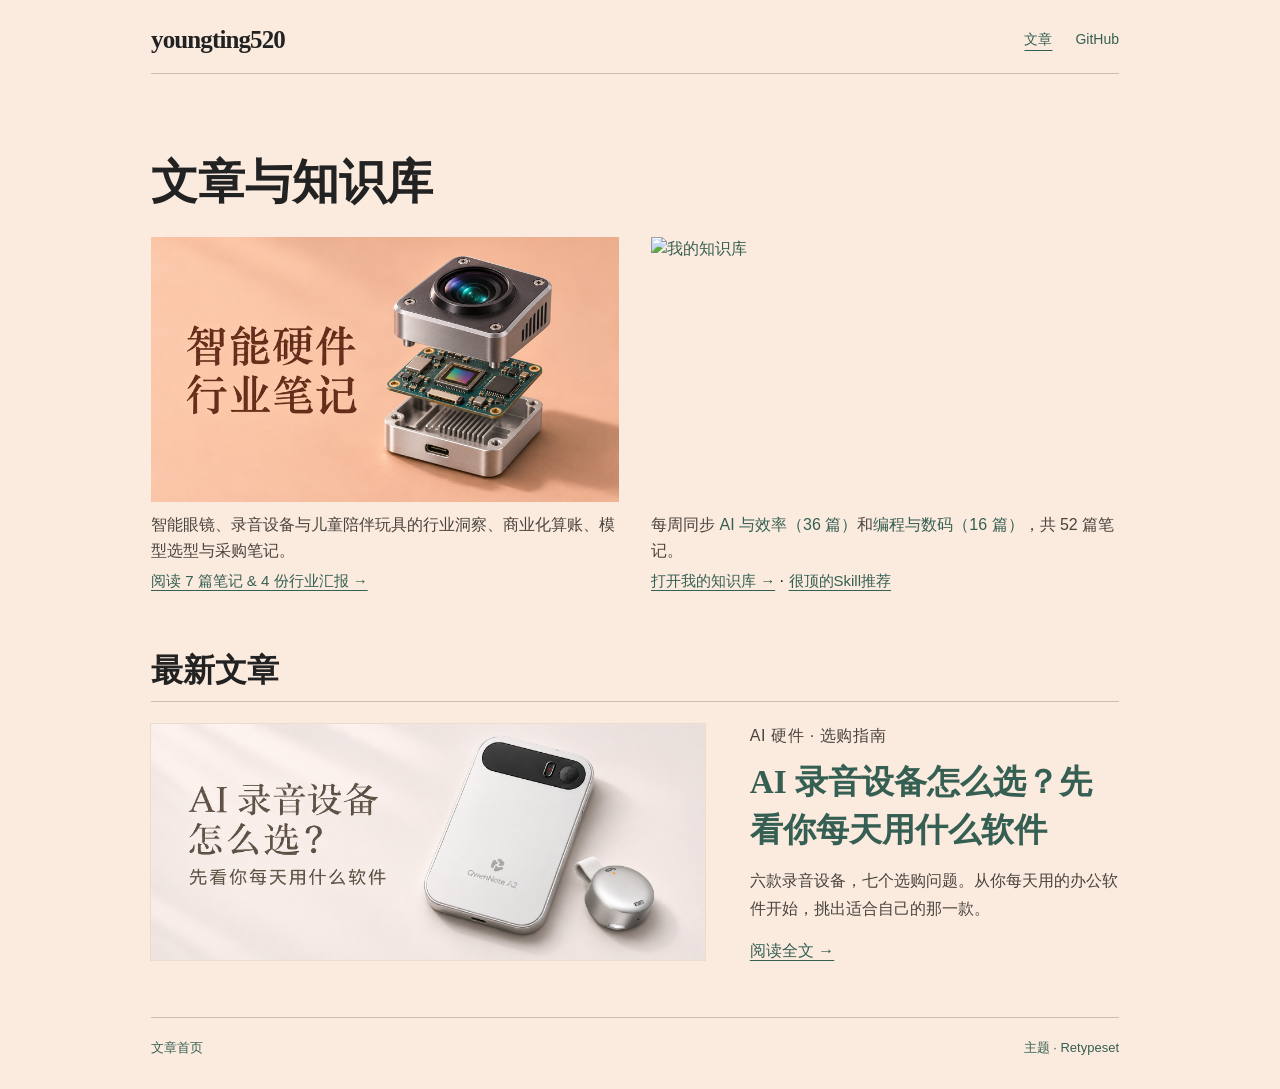
==== commit 5e5b8f1f: "Add 2026 Qwen smart hardware 3-track reports and overview" ====
--- a/index.html
+++ b/index.html
@@ -8,8 +8,8 @@
 <div class="collections">
   <article aria-label="智能硬件行业笔记">
     <a class="collection-cover" href="https://github.com/youngting520/youngting520.github.io/blob/main/智能硬件行业知识分享/README.md"><img src="assets/hardware-notes-cover.png" width="840" height="476" alt="智能硬件行业笔记"></a>
-    <p>智能玩具的模型选型、硬件合作、成本与采购。</p>
-    <a class="collection-action" href="https://github.com/youngting520/youngting520.github.io/blob/main/智能硬件行业知识分享/README.md">阅读 6 篇文章 →</a>
+    <p>智能眼镜、录音设备与儿童陪伴玩具的行业洞察、商业化算账、模型选型与采购笔记。</p>
+    <a class="collection-action" href="https://github.com/youngting520/youngting520.github.io/blob/main/智能硬件行业知识分享/README.md">阅读 7 篇笔记 &amp; 4 份行业汇报 →</a>
   </article>
   <article aria-label="我的知识库">
     <a class="collection-cover" href="https://github.com/youngting520/knowledge-base"><img src="https://raw.githubusercontent.com/youngting520/knowledge-base/main/assets/knowledge-base-cover.jpg" width="1666" height="944" alt="我的知识库"></a>
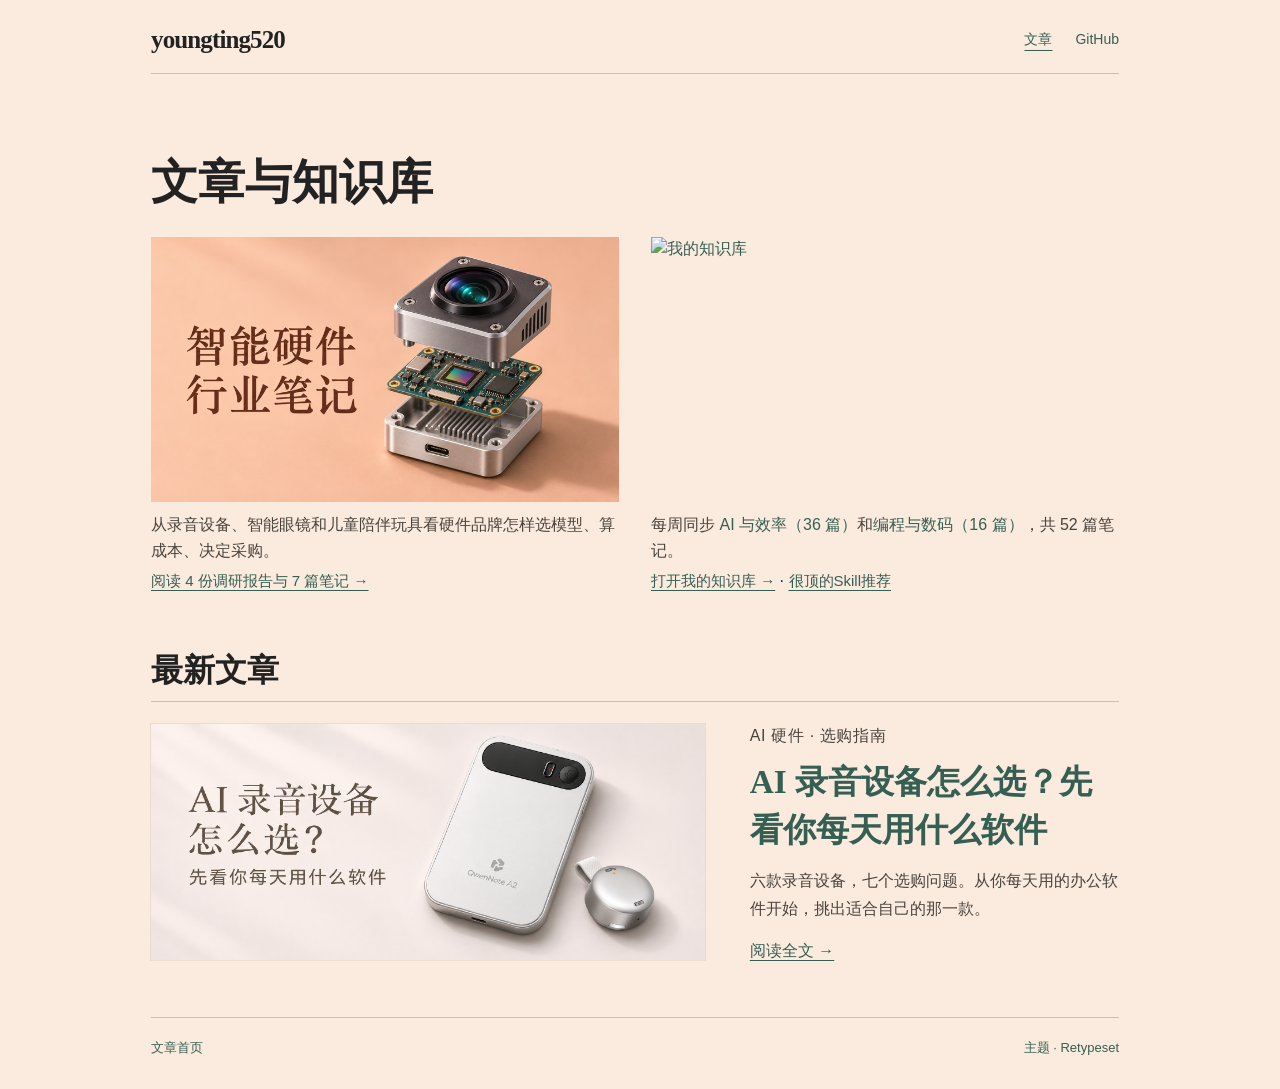
==== commit 3655193a: "修订智能硬件三份行业调研、验证建议总览与首页目录" ====
--- a/index.html
+++ b/index.html
@@ -8,8 +8,8 @@
 <div class="collections">
   <article aria-label="智能硬件行业笔记">
     <a class="collection-cover" href="https://github.com/youngting520/youngting520.github.io/blob/main/智能硬件行业知识分享/README.md"><img src="assets/hardware-notes-cover.png" width="840" height="476" alt="智能硬件行业笔记"></a>
-    <p>智能眼镜、录音设备与儿童陪伴玩具的行业洞察、商业化算账、模型选型与采购笔记。</p>
-    <a class="collection-action" href="https://github.com/youngting520/youngting520.github.io/blob/main/智能硬件行业知识分享/README.md">阅读 7 篇笔记 &amp; 4 份行业汇报 →</a>
+    <p>从录音设备、智能眼镜和儿童陪伴玩具看硬件品牌怎样选模型、算成本、决定采购。</p>
+    <a class="collection-action" href="https://github.com/youngting520/youngting520.github.io/blob/main/智能硬件行业知识分享/README.md">阅读 4 份调研报告与 7 篇笔记 →</a>
   </article>
   <article aria-label="我的知识库">
     <a class="collection-cover" href="https://github.com/youngting520/knowledge-base"><img src="https://raw.githubusercontent.com/youngting520/knowledge-base/main/assets/knowledge-base-cover.jpg" width="1666" height="944" alt="我的知识库"></a>
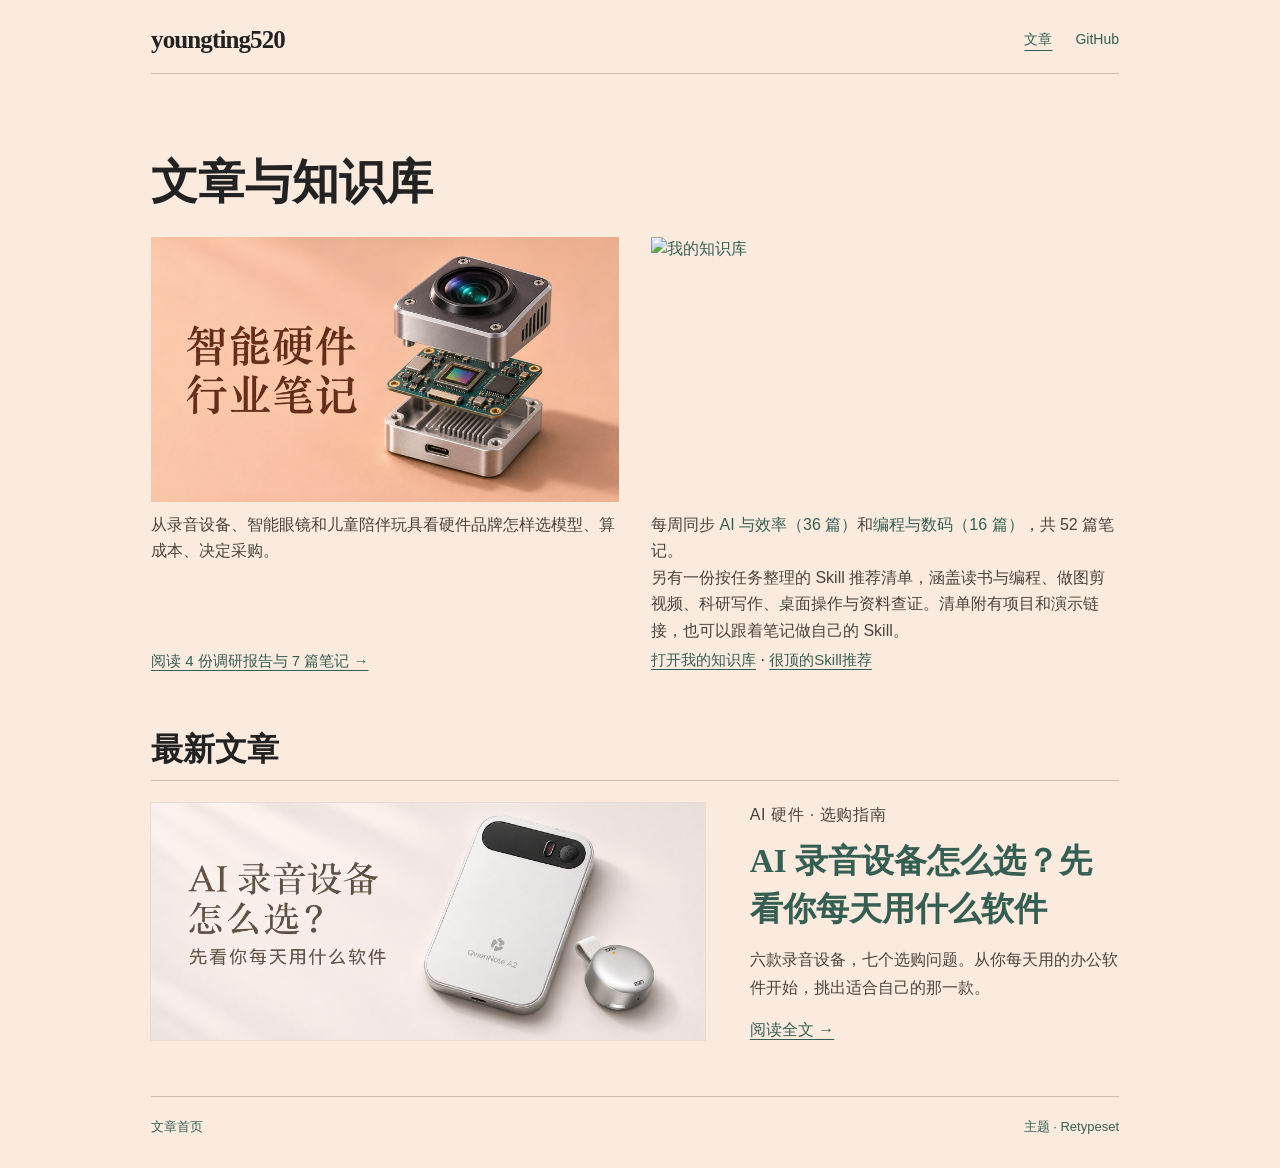
==== commit 5c24ffb2: "同步首页知识库卡片的 Skill 导读和入口文字" ====
--- a/index.html
+++ b/index.html
@@ -13,8 +13,9 @@
   </article>
   <article aria-label="我的知识库">
     <a class="collection-cover" href="https://github.com/youngting520/knowledge-base"><img src="https://raw.githubusercontent.com/youngting520/knowledge-base/main/assets/knowledge-base-cover.jpg" width="1666" height="944" alt="我的知识库"></a>
-    <p>每周同步 <a href="https://github.com/youngting520/knowledge-base/blob/main/主题/AI与效率.md">AI 与效率（<span id="kb-count-ai">36</span> 篇）</a>和<a href="https://github.com/youngting520/knowledge-base/blob/main/主题/编程与数码.md">编程与数码（<span id="kb-count-digital">16</span> 篇）</a>，共 <span id="kb-count-total">52</span> 篇笔记。</p>
-    <div><a class="collection-action" href="https://github.com/youngting520/knowledge-base">打开我的知识库 →</a> · <a class="collection-action" href="https://github.com/youngting520/knowledge-base/blob/main/很顶的Skill推荐.md">很顶的Skill推荐</a></div>
+    <p>每周同步 <a href="https://github.com/youngting520/knowledge-base/blob/main/主题/AI与效率.md">AI 与效率（<span id="kb-count-ai">36</span> 篇）</a>和<a href="https://github.com/youngting520/knowledge-base/blob/main/主题/编程与数码.md">编程与数码（<span id="kb-count-digital">16</span> 篇）</a>，共 <span id="kb-count-total">52</span> 篇笔记。<br>
+      另有一份按任务整理的 Skill 推荐清单，涵盖读书与编程、做图剪视频、科研写作、桌面操作与资料查证。清单附有项目和演示链接，也可以跟着笔记做自己的 Skill。</p>
+    <div><a class="collection-action" href="https://github.com/youngting520/knowledge-base">打开我的知识库</a> · <a class="collection-action" href="https://github.com/youngting520/knowledge-base/blob/main/很顶的Skill推荐.md">很顶的Skill推荐</a></div>
   </article>
 </div>
 <section class="latest" aria-labelledby="latest-title"><h2 id="latest-title">最新文章</h2>
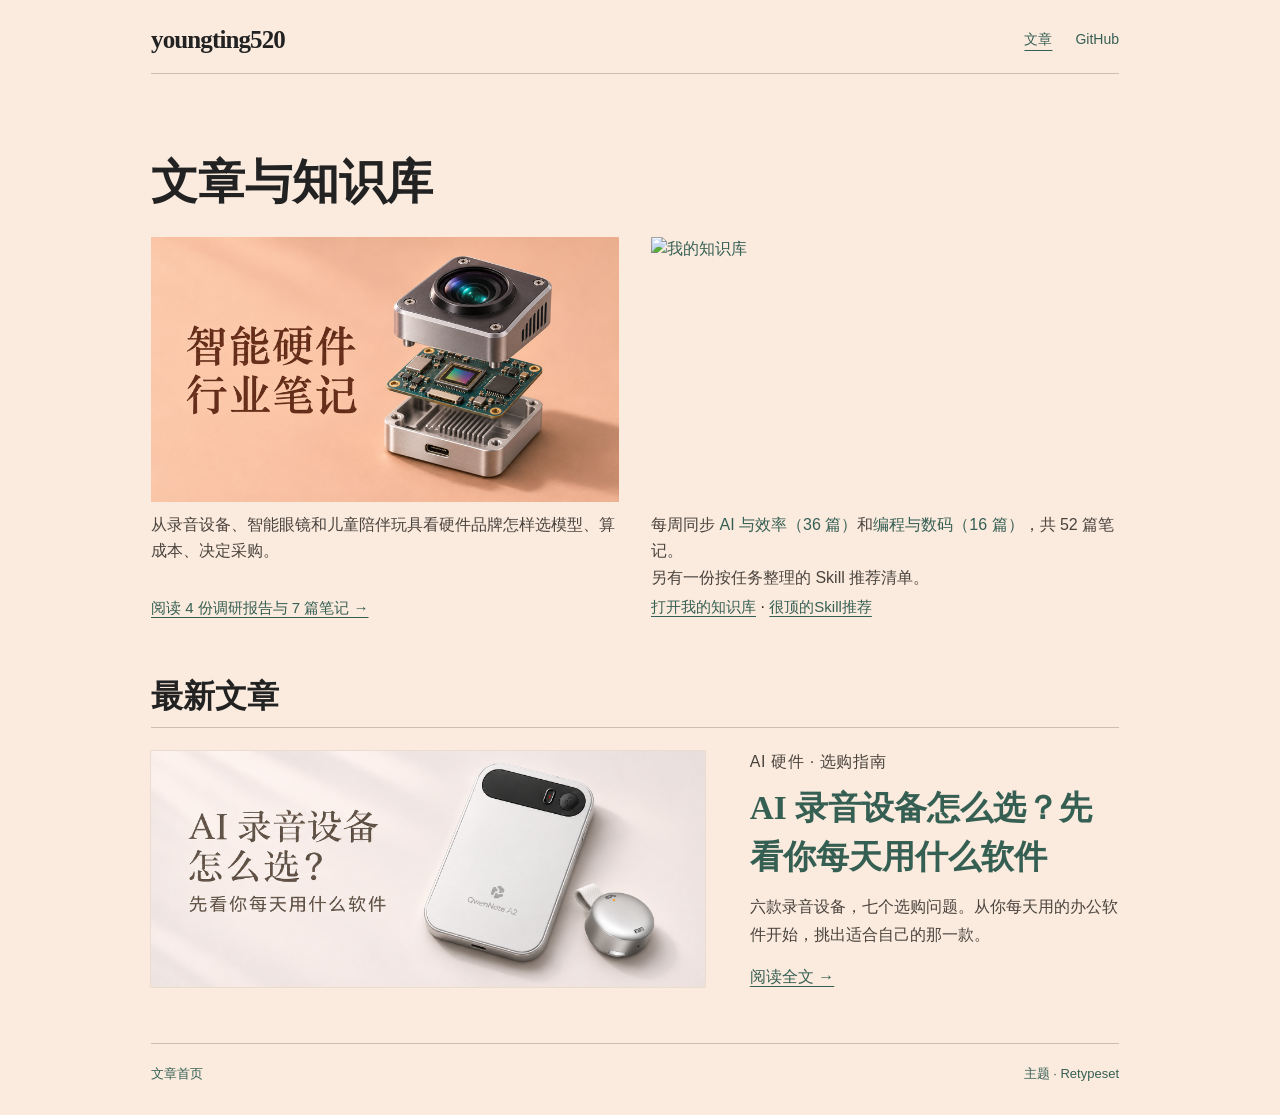
==== commit 2a79a51c: "将知识库卡片的 Skill 导读缩为一句" ====
--- a/index.html
+++ b/index.html
@@ -14,7 +14,7 @@
   <article aria-label="我的知识库">
     <a class="collection-cover" href="https://github.com/youngting520/knowledge-base"><img src="https://raw.githubusercontent.com/youngting520/knowledge-base/main/assets/knowledge-base-cover.jpg" width="1666" height="944" alt="我的知识库"></a>
     <p>每周同步 <a href="https://github.com/youngting520/knowledge-base/blob/main/主题/AI与效率.md">AI 与效率（<span id="kb-count-ai">36</span> 篇）</a>和<a href="https://github.com/youngting520/knowledge-base/blob/main/主题/编程与数码.md">编程与数码（<span id="kb-count-digital">16</span> 篇）</a>，共 <span id="kb-count-total">52</span> 篇笔记。<br>
-      另有一份按任务整理的 Skill 推荐清单，涵盖读书与编程、做图剪视频、科研写作、桌面操作与资料查证。清单附有项目和演示链接，也可以跟着笔记做自己的 Skill。</p>
+      另有一份按任务整理的 Skill 推荐清单。</p>
     <div><a class="collection-action" href="https://github.com/youngting520/knowledge-base">打开我的知识库</a> · <a class="collection-action" href="https://github.com/youngting520/knowledge-base/blob/main/很顶的Skill推荐.md">很顶的Skill推荐</a></div>
   </article>
 </div>
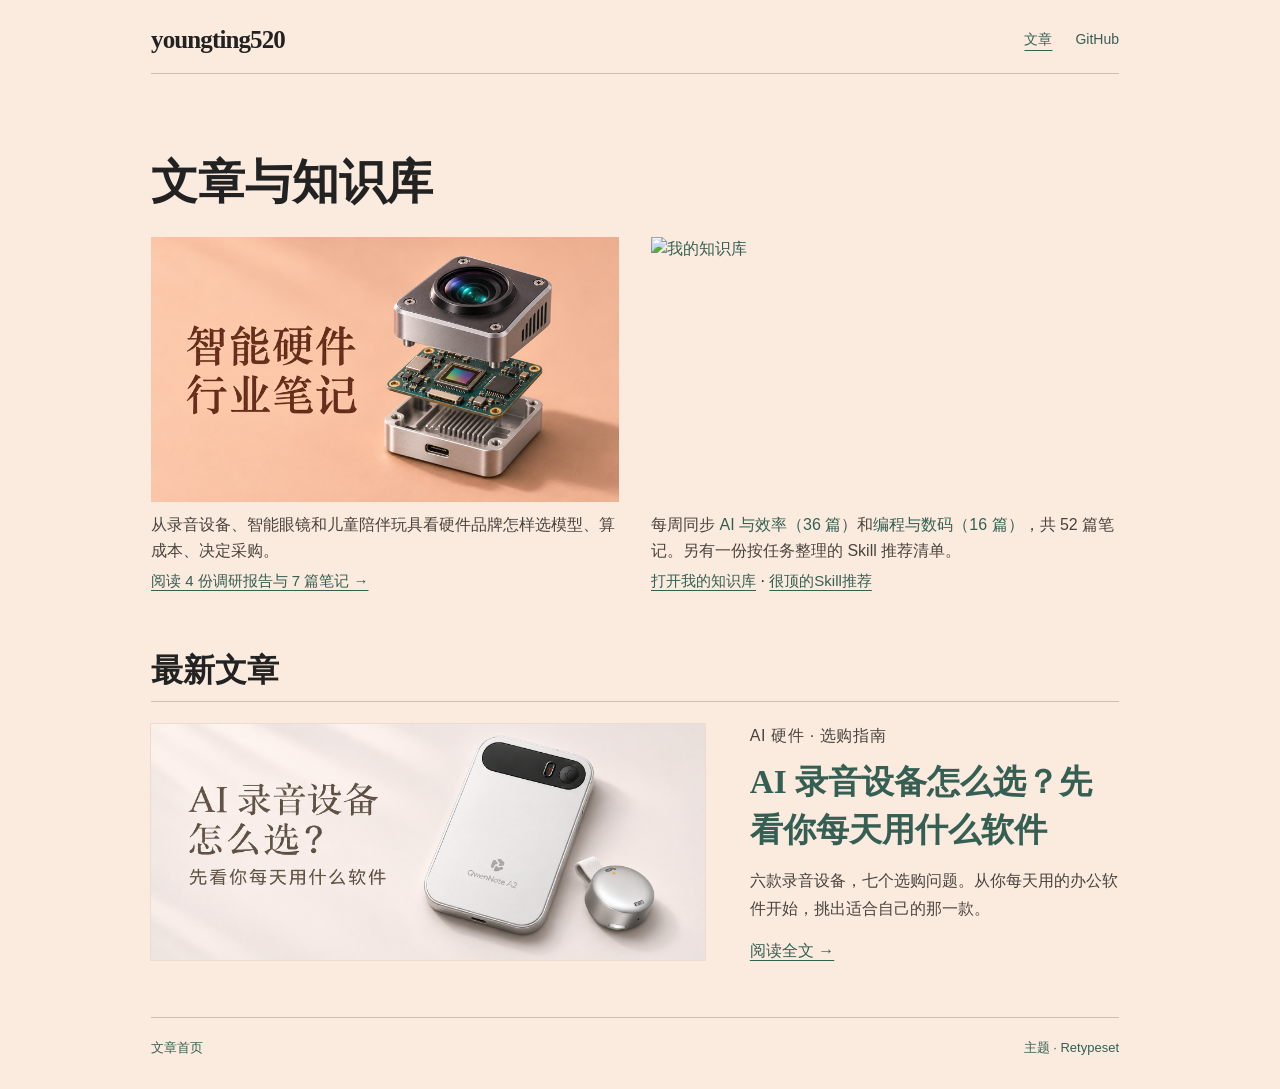
==== commit f3ef9de2: "将知识库卡片的两句介绍连成一段" ====
--- a/index.html
+++ b/index.html
@@ -13,8 +13,7 @@
   </article>
   <article aria-label="我的知识库">
     <a class="collection-cover" href="https://github.com/youngting520/knowledge-base"><img src="https://raw.githubusercontent.com/youngting520/knowledge-base/main/assets/knowledge-base-cover.jpg" width="1666" height="944" alt="我的知识库"></a>
-    <p>每周同步 <a href="https://github.com/youngting520/knowledge-base/blob/main/主题/AI与效率.md">AI 与效率（<span id="kb-count-ai">36</span> 篇）</a>和<a href="https://github.com/youngting520/knowledge-base/blob/main/主题/编程与数码.md">编程与数码（<span id="kb-count-digital">16</span> 篇）</a>，共 <span id="kb-count-total">52</span> 篇笔记。<br>
-      另有一份按任务整理的 Skill 推荐清单。</p>
+    <p>每周同步 <a href="https://github.com/youngting520/knowledge-base/blob/main/主题/AI与效率.md">AI 与效率（<span id="kb-count-ai">36</span> 篇）</a>和<a href="https://github.com/youngting520/knowledge-base/blob/main/主题/编程与数码.md">编程与数码（<span id="kb-count-digital">16</span> 篇）</a>，共 <span id="kb-count-total">52</span> 篇笔记。另有一份按任务整理的 Skill 推荐清单。</p>
     <div><a class="collection-action" href="https://github.com/youngting520/knowledge-base">打开我的知识库</a> · <a class="collection-action" href="https://github.com/youngting520/knowledge-base/blob/main/很顶的Skill推荐.md">很顶的Skill推荐</a></div>
   </article>
 </div>
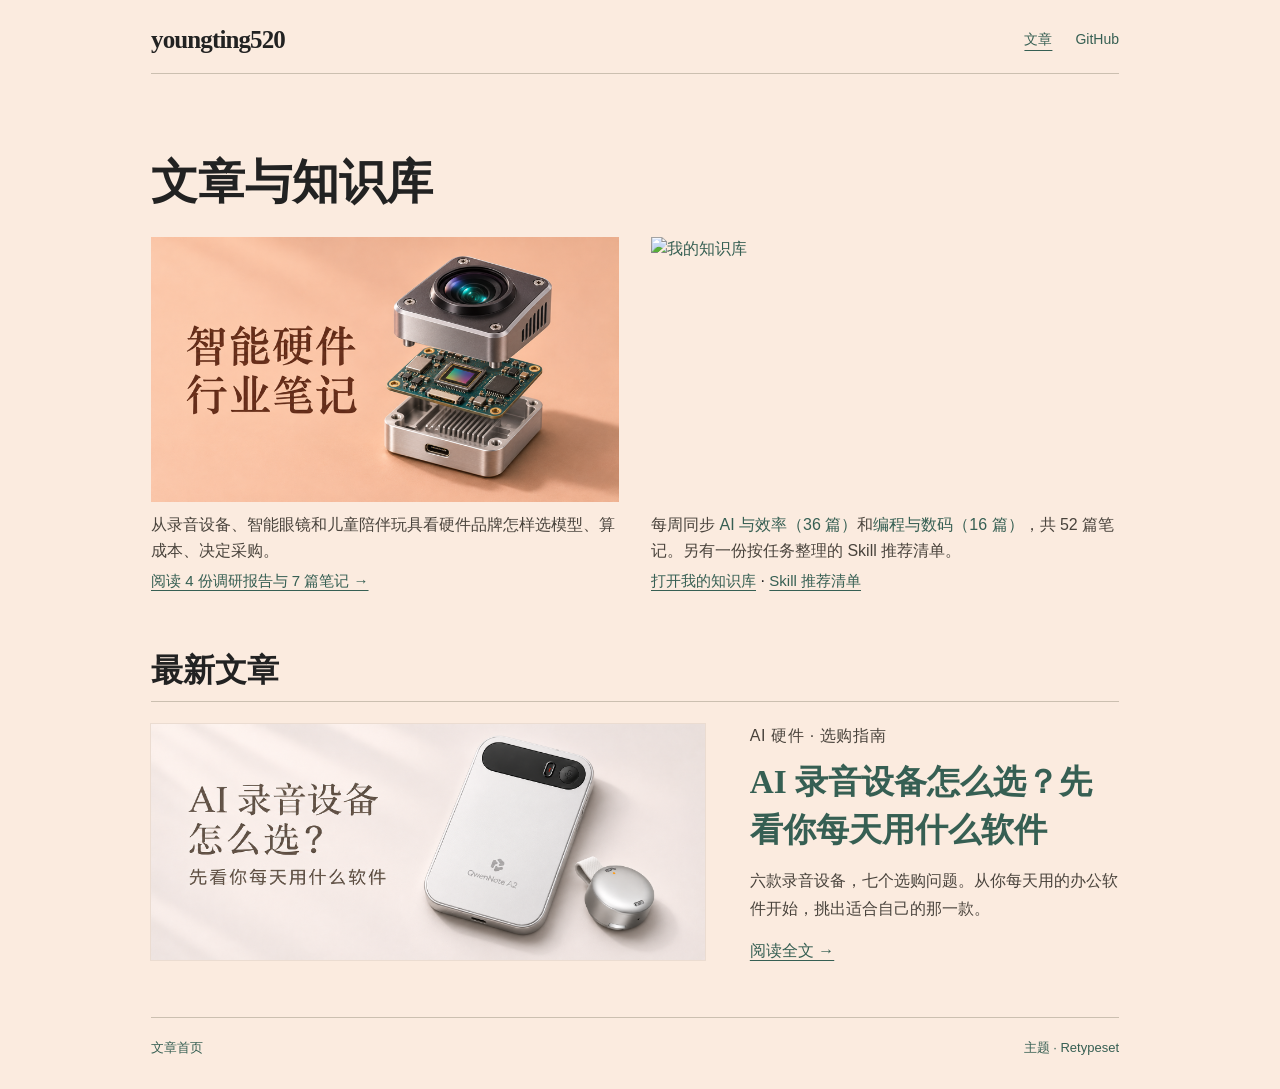
==== commit 1dc4e653: "将知识库卡片入口改为 Skill 推荐清单" ====
--- a/index.html
+++ b/index.html
@@ -14,7 +14,7 @@
   <article aria-label="我的知识库">
     <a class="collection-cover" href="https://github.com/youngting520/knowledge-base"><img src="https://raw.githubusercontent.com/youngting520/knowledge-base/main/assets/knowledge-base-cover.jpg" width="1666" height="944" alt="我的知识库"></a>
     <p>每周同步 <a href="https://github.com/youngting520/knowledge-base/blob/main/主题/AI与效率.md">AI 与效率（<span id="kb-count-ai">36</span> 篇）</a>和<a href="https://github.com/youngting520/knowledge-base/blob/main/主题/编程与数码.md">编程与数码（<span id="kb-count-digital">16</span> 篇）</a>，共 <span id="kb-count-total">52</span> 篇笔记。另有一份按任务整理的 Skill 推荐清单。</p>
-    <div><a class="collection-action" href="https://github.com/youngting520/knowledge-base">打开我的知识库</a> · <a class="collection-action" href="https://github.com/youngting520/knowledge-base/blob/main/很顶的Skill推荐.md">很顶的Skill推荐</a></div>
+    <div><a class="collection-action" href="https://github.com/youngting520/knowledge-base">打开我的知识库</a> · <a class="collection-action" href="https://github.com/youngting520/knowledge-base/blob/main/Skill%20推荐清单.md">Skill 推荐清单</a></div>
   </article>
 </div>
 <section class="latest" aria-labelledby="latest-title"><h2 id="latest-title">最新文章</h2>
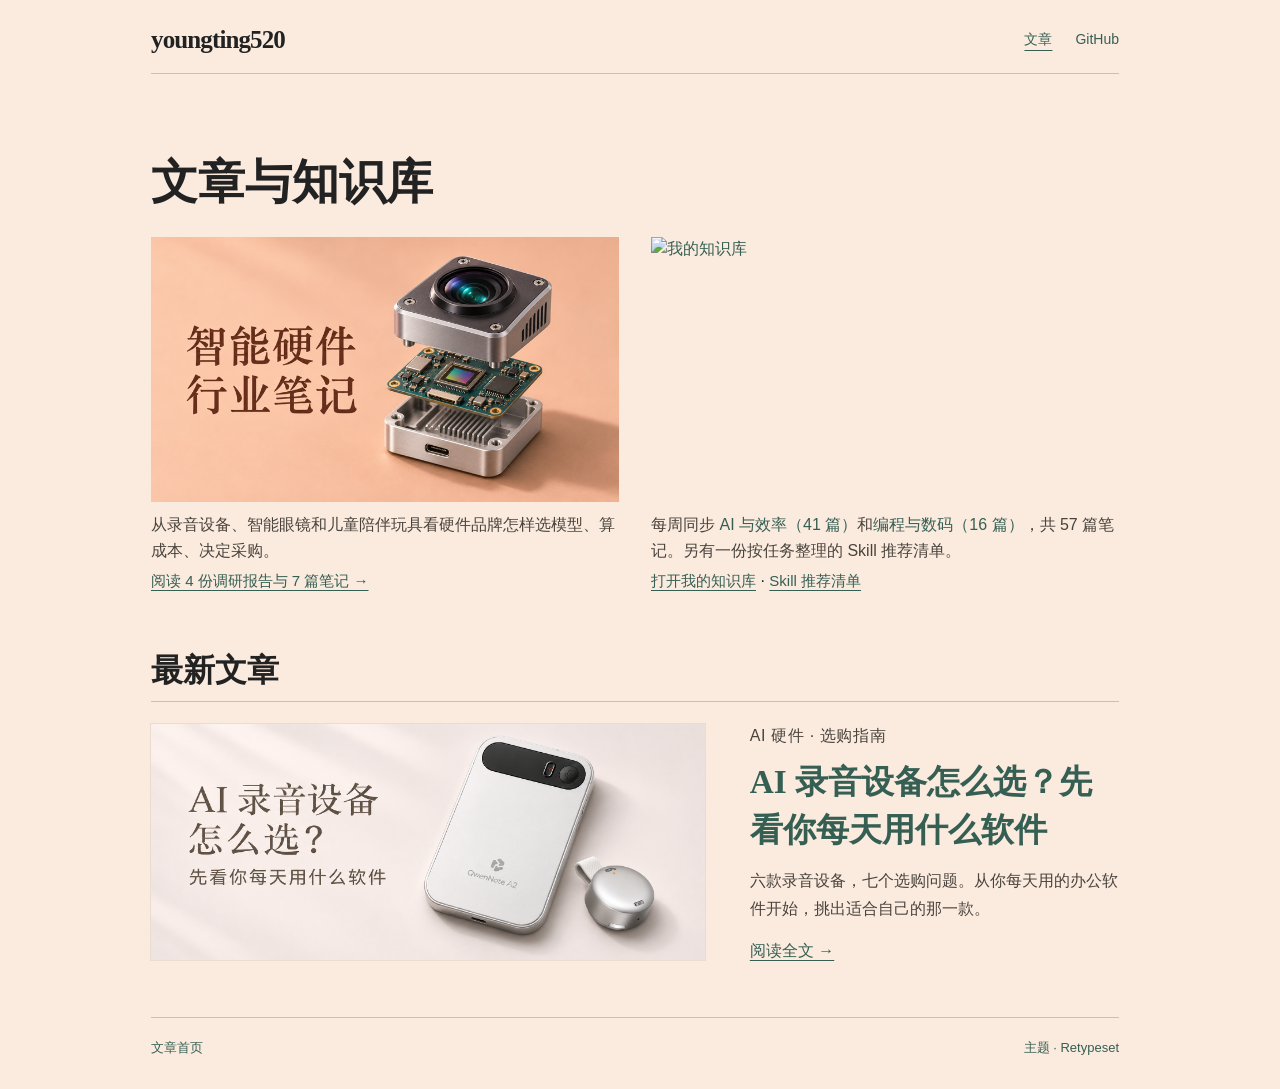
==== commit 31ec20e8: "同步公开知识库笔记数量" ====
--- a/index.html
+++ b/index.html
@@ -13,7 +13,7 @@
   </article>
   <article aria-label="我的知识库">
     <a class="collection-cover" href="https://github.com/youngting520/knowledge-base"><img src="https://raw.githubusercontent.com/youngting520/knowledge-base/main/assets/knowledge-base-cover.jpg" width="1666" height="944" alt="我的知识库"></a>
-    <p>每周同步 <a href="https://github.com/youngting520/knowledge-base/blob/main/主题/AI与效率.md">AI 与效率（<span id="kb-count-ai">36</span> 篇）</a>和<a href="https://github.com/youngting520/knowledge-base/blob/main/主题/编程与数码.md">编程与数码（<span id="kb-count-digital">16</span> 篇）</a>，共 <span id="kb-count-total">52</span> 篇笔记。另有一份按任务整理的 Skill 推荐清单。</p>
+    <p>每周同步 <a href="https://github.com/youngting520/knowledge-base/blob/main/主题/AI与效率.md">AI 与效率（<span id="kb-count-ai">41</span> 篇）</a>和<a href="https://github.com/youngting520/knowledge-base/blob/main/主题/编程与数码.md">编程与数码（<span id="kb-count-digital">16</span> 篇）</a>，共 <span id="kb-count-total">57</span> 篇笔记。另有一份按任务整理的 Skill 推荐清单。</p>
     <div><a class="collection-action" href="https://github.com/youngting520/knowledge-base">打开我的知识库</a> · <a class="collection-action" href="https://github.com/youngting520/knowledge-base/blob/main/Skill%20推荐清单.md">Skill 推荐清单</a></div>
   </article>
 </div>
